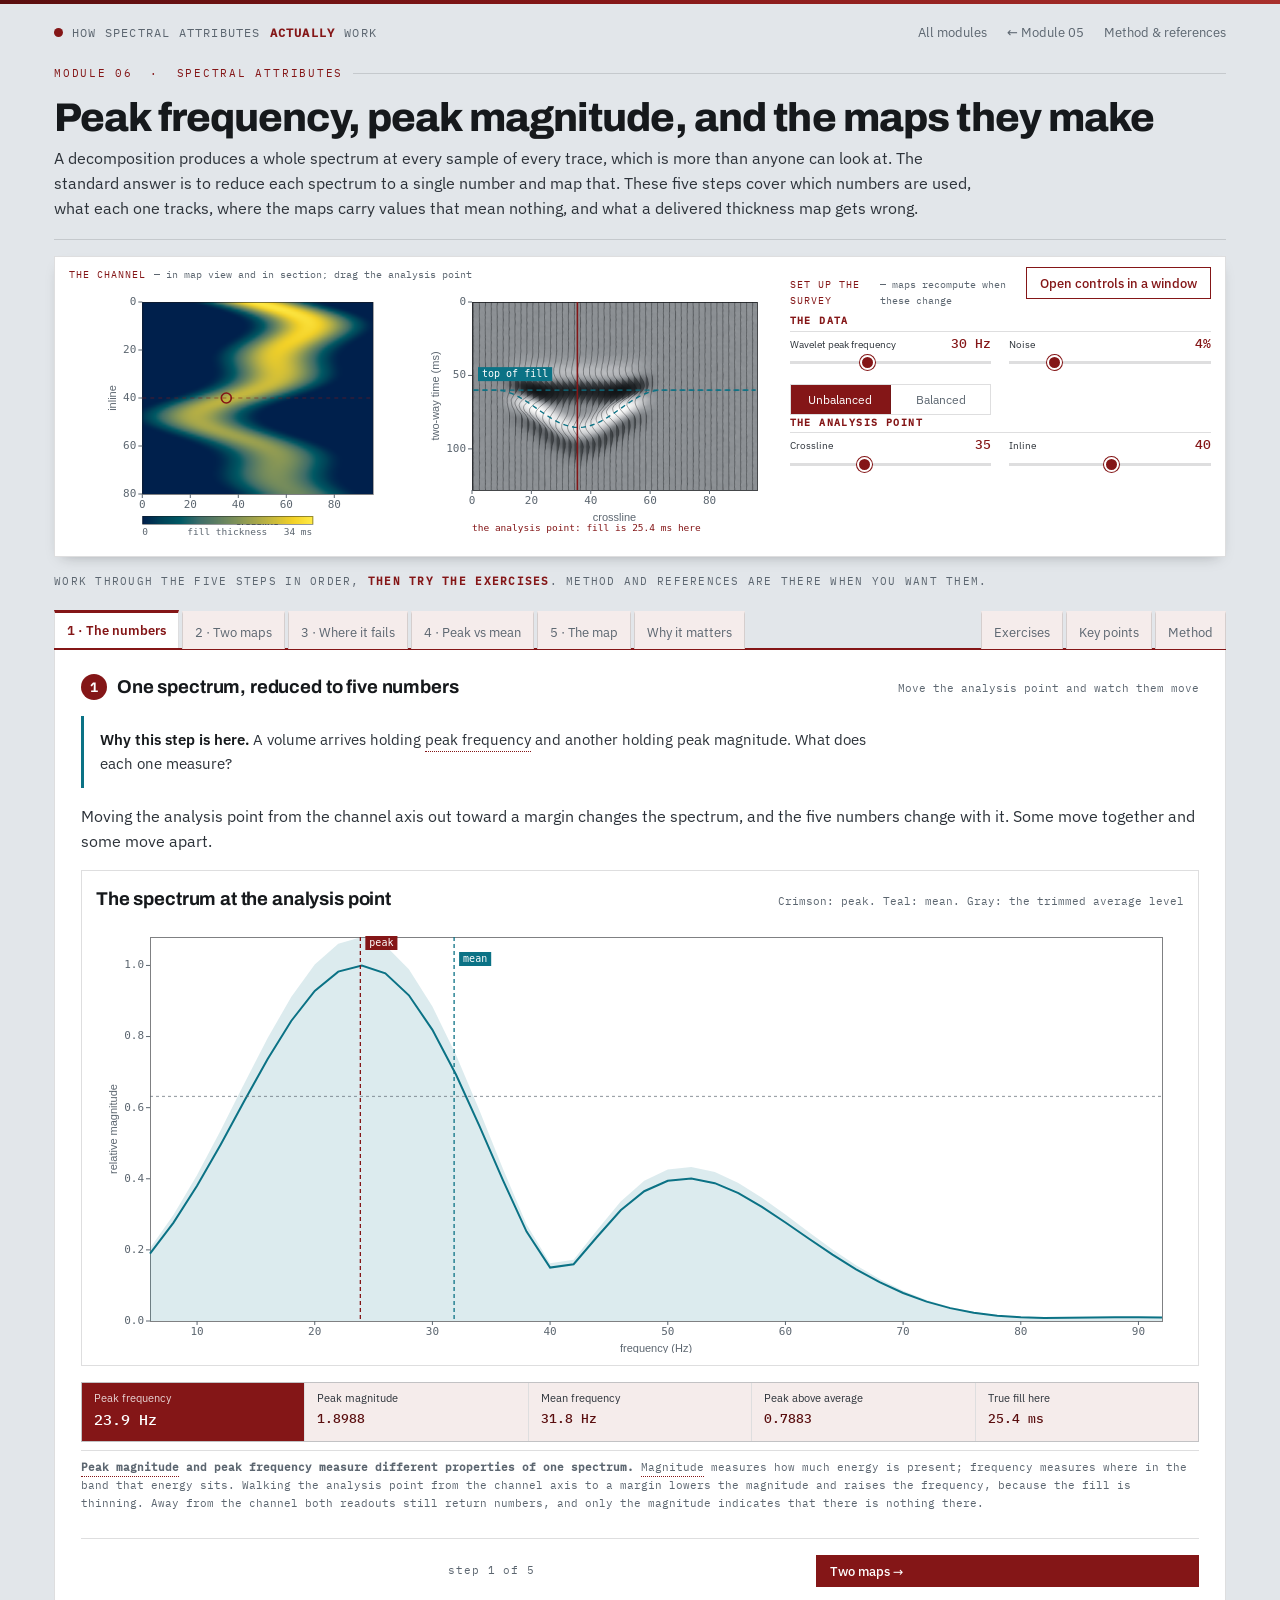
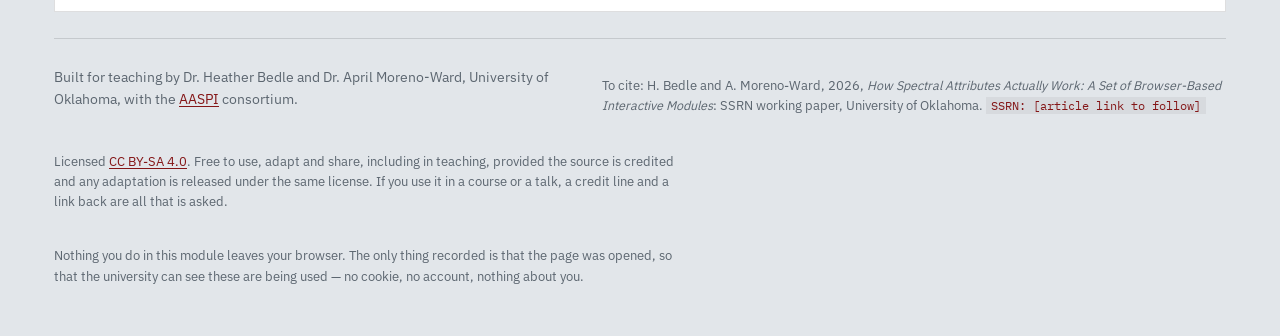
==== modules/attributes.html @ 70d7c5f8 "Add files via upload" ====
<!DOCTYPE html>
<html lang="en">
<head>
<meta charset="utf-8">
<meta name="viewport" content="width=device-width, initial-scale=1">
<title>Peak frequency, peak magnitude, and the maps they make | How Spectral Attributes Actually Work</title>
<meta name="description" content="Turning a spectrum at every sample into a map: peak frequency, peak magnitude, mean frequency and peak magnitude above average, what each one shows on a channel, and why a peak frequency map is meaningless where the magnitude is small.">
<link rel="stylesheet" href="../assets/fonts.css">
<link rel="stylesheet" href="../assets/style.css">
</head>
<body>

<div class="wrap">
  <header class="masthead">
    <a class="brand" href="../index.html"><span class="dot"></span>How spectral attributes <b>actually</b> work</a>
    <nav>
      <a href="../index.html">All modules</a>
      <a href="balancing.html">← Module 05</a>
      <a href="#notes">Method &amp; references</a>
    </nav>
  </header>

  <div class="mod-head">
    <p class="eyebrow">Module 06 &nbsp;·&nbsp; Spectral attributes</p>
    <h1>Peak frequency, peak magnitude, and the maps they make</h1>
    <p class="sub">A decomposition produces a whole spectrum at every sample of every trace, which is more than anyone can look at. The standard answer is to reduce each spectrum to a single number and map that. These five steps cover which numbers are used, what each one tracks, where the maps carry values that mean nothing, and what a delivered thickness map gets wrong.</p>
  </div>

  <div class="labhead">
    <div class="labgrid">
      <div>
        <p class="cap">The channel <span>&mdash; in map view and in section; drag the analysis point</span></p>
        <div class="headpair">
          <div><canvas id="cHead" aria-label="Thickness map of the channel model, with a draggable analysis point"></canvas></div>
          <div><canvas id="cHeadSec" aria-label="Seismic section along the inline through the analysis point"></canvas></div>
        </div>
      </div>
      <div>
        <p class="cap">Set up the survey <span>&mdash; maps recompute when these change</span></p>
        <div class="controls" id="winControls">
          <div class="ctl-col">
            <h2>The data</h2>
            <div class="ctl">
              <label for="fd">Wavelet peak frequency <span class="val" id="fdV">30 Hz</span></label>
              <input type="range" data-key="fd" id="fd" min="18" max="50" step="2" value="30">
            </div>
            <div class="ctl">
              <label for="noise">Noise <span class="val" id="noiseV">4%</span></label>
              <input type="range" data-key="noise" id="noise" min="0" max="20" step="1" value="4">
            </div>
            <div class="seg" id="segBal" role="group" aria-label="Balancing">
              <button type="button" data-b="raw">Unbalanced</button>
              <button type="button" data-b="bal">Balanced</button>
            </div>
          </div>
          <div class="ctl-col">
            <h2>The analysis point</h2>
            <div class="ctl">
              <label for="px">Crossline <span class="val" id="pxV">60</span></label>
              <input type="range" data-key="px" id="px" min="2" max="93" step="1" value="35">
            </div>
            <div class="ctl">
              <label for="py">Inline <span class="val" id="pyV">40</span></label>
              <input type="range" data-key="py" id="py" min="2" max="77" step="1" value="40">
            </div>
          </div>
        </div>
      </div>
    </div>
  </div>

  <p class="tabhint">Work through the five steps in order, <b>then try the exercises</b>.
    Method and references are there when you want them.</p>
  <nav class="tabs" id="tabs" role="tablist" aria-label="Module steps">
    <button role="tab" data-tab="p1" aria-selected="false">1 · The numbers</button>
    <button role="tab" data-tab="p2" aria-selected="false">2 · Two maps</button>
    <button role="tab" data-tab="p3" aria-selected="false">3 · Where it fails</button>
    <button role="tab" data-tab="p4" aria-selected="false">4 · Peak vs mean</button>
    <button role="tab" data-tab="p5" aria-selected="false">5 · The map</button>
    <button role="tab" data-tab="pw" aria-selected="false">Why it matters</button>
    <span class="gap"></span>
    <button role="tab" data-tab="pe" aria-selected="false">Exercises</button>
    <button role="tab" data-tab="pk" aria-selected="false">Key points</button>
    <button role="tab" data-tab="pm" aria-selected="false">Method</button>
  </nav>

  <!-- =============================== STEP 1 =============================== -->
  <section class="tabpane" id="p1" role="tabpanel" hidden>
    <div class="plot-head" style="margin-bottom:14px">
      <h3><span class="stepno">1</span>One spectrum, reduced to five numbers</h3>
      <span class="hint">Move the analysis point and watch them move</span>
    </div>
    <p class="qbox"><b>Why this step is here.</b> A volume arrives holding peak frequency and another holding peak magnitude. What does each one measure?</p>
    <p class="lede">Moving the analysis point from the channel axis out toward a margin changes the spectrum, and the five numbers change with it. Some move together and some move apart.</p>

    <div class="plot">
      <div class="plot-head">
        <h3>The spectrum at the analysis point</h3>
        <span class="hint">Crimson: peak. Teal: mean. Gray: the trimmed average level</span>
      </div>
      <canvas id="c1" aria-label="Spectrum at the analysis point with peak, mean and trimmed mean marked"></canvas>
    </div>
    <div class="stats">
      <div class="stat key"><span>Peak frequency</span><b id="s1pf">—</b></div>
      <div class="stat"><span>Peak magnitude</span><b id="s1pm">—</b></div>
      <div class="stat"><span>Mean frequency</span><b id="s1mf">—</b></div>
      <div class="stat"><span>Peak above average</span><b id="s1pa">—</b></div>
      <div class="stat"><span>True fill here</span><b id="s1true">—</b></div>
    </div>
    <div class="legend prose">
      <span><b>Peak magnitude and peak frequency measure different properties of one spectrum.</b> Magnitude measures how much energy is present; frequency measures where in the band that energy sits. Walking the analysis point from the channel axis to a margin lowers the magnitude and raises the frequency, because the fill is thinning. Away from the channel both readouts still return numbers, and only the magnitude indicates that there is nothing there.</span>
    </div>
  </section>

  <!-- =============================== STEP 2 =============================== -->
  <section class="tabpane" id="p2" role="tabpanel" hidden>
    <div class="plot-head" style="margin-bottom:14px">
      <h3><span class="stepno">2</span>The same reduction, everywhere</h3>
      <span class="hint">Two volumes out of one decomposition</span>
    </div>
    <p class="qbox"><b>Why this step is here.</b> A peak frequency map of a channel looks like a thickness map. Is it one?</p>
    <p class="lede">The section in the header is cut along the inline through the analysis point, and
      the point is the crimson line on it. Every number on this page was measured on a trace like the
      ones drawn there, in a window around the top of the fill. The maps are a reduction of those
      traces to one number each, and the section is what was reduced.</p>

    <p class="lede">The workflow that makes one of these a thickness map runs as follows. The channel fill has a top and a base, so it returns two reflections separated by the fill thickness. Those two interfere, putting a peak in the spectrum at 1/(2T). Measuring where that peak sits therefore measures T. Every step has to hold for the map to mean a thickness.</p>
    <p class="lede">Peak magnitude rests on no such sequence. It measures how much energy is present, which depends on the size of the impedance contrasts, on how close the fill is to tuning, and on the local noise. It is useful for locating a feature, and its value cannot be inverted for a thickness the way peak frequency can.</p>

    <p class="lede"><b>Where the workflow breaks in real rock.</b> Each step is an assumption about the
      geology, and each one fails in a recognizable setting. A single top and base require the fill to be
      one acoustic unit; an incised valley with three stacked fills separated by flooding surfaces
      returns six reflections rather than two, and the spectrum holds the spacing of all of them. The
      interference peak has to be the lowest strong maximum; where a thin bed sits directly above the
      target, its own peak can be the taller one. And the peak has to lie inside the recorded band,
      which fails once the fill is thick enough to put 1/(2<i>T</i>) below the low cut. A peak frequency
      map over an amalgamated valley fill 60 ms thick is measuring something, and it is not the
      thickness of the fill.</p>

    <div class="sec-row">
      <div class="panel-col">
        <p class="sublabel"><b>Peak frequency</b> <span class="note">high where the fill is thin</span></p>
        <canvas id="c2a" aria-label="Peak frequency map of the channel"></canvas>
      </div>
      <div class="panel-col">
        <p class="sublabel"><b>Peak magnitude</b> <span class="note">high where the reflection is strong</span></p>
        <canvas id="c2b" aria-label="Peak magnitude map of the channel"></canvas>
      </div>
    </div>
    <div class="stats">
      <div class="stat key"><span>Peak frequency, thalweg</span><b id="s2ft">—</b></div>
      <div class="stat"><span>Peak frequency, margin</span><b id="s2fm">—</b></div>
      <div class="stat"><span>Correlation with thickness</span><b id="s2cf">—</b></div>
      <div class="stat"><span>Magnitude correlation</span><b id="s2cm">—</b></div>
    </div>
    <div class="legend prose">
      <span><b>Peak frequency tracks thickness; peak magnitude does not.</b> Measured against the true fill over the whole channel, peak frequency correlates at &minus;0.99 and peak magnitude at 0.21. The sign on the first is negative because thicker fill tunes lower. The second is near zero because magnitude is brightest at the tuning thickness and falls away on both sides of it, so one magnitude value corresponds to two thicknesses.</span>
    </div>
  </section>

  <!-- =============================== STEP 3 =============================== -->
  <section class="tabpane" id="p3" role="tabpanel" hidden>
    <div class="plot-head" style="margin-bottom:14px">
      <h3><span class="stepno">3</span>Where a peak frequency map has no signal</h3>
      <span class="hint">Off the channel there is nothing to measure</span>
    </div>
    <p class="qbox"><b>Why this step is here.</b> A peak frequency map has a value at every point on the survey, including where there is no reflection. What are those values?</p>
    <p class="lede">The left map is peak frequency as computed. The right map is the same thing with every point below a magnitude threshold blanked. The difference between them is how much of the first map was describing nothing.</p>

    <p class="lede"><b>Both halves of this have a geological consequence.</b> Left ungated, the floodplain
      either side of the channel carries frequencies drawn from whatever noise is present, and those
      values contour smoothly and form patterns. Interpreters have mapped crevasse splays and levee
      wedges out of them. Gated hard, the parts of the body with the weakest reflection disappear, and
      those are the margins and the downstream thin reach: the very parts a stratigrapher wants in order
      to place the channel edge, judge connectivity to the next body, and decide whether a splay is
      attached. Raising the threshold from 10% to 40% here takes the on-channel share of the surviving
      map from 88% to 100% and removes a fifth of what was kept.</p>

    <p class="lede">The threshold is therefore a mapping decision rather than a display setting, and the
      map's outline moves with it. Two interpreters given the same volume and different thresholds will
      draw different channel margins. Module 07 shows the display that avoids choosing a threshold at
      all.</p>

    <div class="ctl" style="max-width:460px;margin:0 0 12px">
      <label for="gate">Magnitude threshold <span class="val" id="gateV">20%</span></label>
      <input type="range" id="gate" min="0" max="60" step="2" value="20">
    </div>
    <div class="sec-row">
      <div class="panel-col">
        <p class="sublabel"><b>Peak frequency, as computed</b> <span class="note">every point has a value</span></p>
        <canvas id="c3a" aria-label="Raw peak frequency map"></canvas>
      </div>
      <div class="panel-col">
        <p class="sublabel"><b>Blanked below the threshold</b> <span class="note">what is left</span></p>
        <canvas id="c3b" aria-label="Peak frequency map with low magnitude blanked"></canvas>
      </div>
    </div>
    <div class="stats">
      <div class="stat key"><span>Map area kept</span><b id="s3keep">—</b></div>
      <div class="stat"><span>Of the kept area, on channel</span><b id="s3on">—</b></div>
      <div class="stat"><span>Off-channel error, raw</span><b id="s3raw">—</b></div>
      <div class="stat"><span>Off-channel error, gated</span><b id="s3gate">—</b></div>
    </div>
    <div class="legend prose">
      <span><b>Most of an ungated peak frequency map describes noise.</b> With no threshold the map covers 100% of its area and only 45% of that area has any channel under it. The remaining 55% carries frequency values computed from whatever was in the window, and they are as colorful and as smooth as the real ones. Modulating frequency by magnitude, which is the standard display, is how that area is made visibly absent rather than invisibly wrong.</span>
    </div>
  </section>

  <!-- =============================== STEP 4 =============================== -->
  <section class="tabpane" id="p4" role="tabpanel" hidden>
    <div class="plot-head" style="margin-bottom:14px">
      <h3><span class="stepno">4</span>Peak, mean, and peak above average</h3>
      <span class="hint">Three statistics, three maps, one dataset</span>
    </div>
    <p class="qbox"><b>Why this step is here.</b> Three volumes of the same data report different frequencies at the same point. Which is correct?</p>
    <p class="lede">The three maps below are one dataset reduced three ways. They disagree, and none of them is wrong.</p>

    <p class="lede">The crimson circle on each map is the analysis point, which can be dragged on the
      header map or set with the sliders. It marks the same place on all three panels, and the spectrum
      that place produced is the curve drawn in step 1 with these same statistics marked on it. Moving
      the point along the channel axis and then out onto the floodplain shows where the three agree and
      where they part company.</p>

    <div class="plot">
      <div class="plot-head">
        <h3>Peak frequency, mean frequency, and peak above average</h3>
        <span class="hint">Same decomposition, three reductions</span>
      </div>
      <canvas id="c4" aria-label="Peak frequency, mean frequency and peak-above-average maps side by side"></canvas>
    </div>
    <div class="stats">
      <div class="stat key"><span>Peak / mean at the analysis point</span><b id="s4pt">—</b></div>
      <div class="stat"><span>Peak vs mean, mean difference</span><b id="s4diff">—</b></div>
      <div class="stat"><span>Peak, correlation with thickness</span><b id="s4cp">—</b></div>
      <div class="stat"><span>Mean, correlation with thickness</span><b id="s4cm">—</b></div>
      <div class="stat"><span>Peak above average, correlation</span><b id="s4ca">—</b></div>
    </div>
    <div class="legend prose">
      <span><b>Mean frequency reads above peak frequency almost everywhere, by 4.2 Hz on average here.</b> A seismic spectrum has a longer tail on the high side than on the low, so the amplitude-weighted average is pulled above the mode. That is the same 1.128 ratio module 01 measured on a Ricker, appearing on real spectra. Mean frequency is steadier under noise because it uses the whole spectrum; peak frequency is sharper on a clean tuned bed because it uses only the mode.</span>
    </div>
  </section>

  <!-- =============================== STEP 5 =============================== -->
  <section class="tabpane" id="p5" role="tabpanel" hidden>
    <div class="plot-head" style="margin-bottom:14px">
      <h3><span class="stepno">5</span>The delivered thickness map, and its error</h3>
      <span class="hint">Peak frequency, inverted, gated, compared with the truth</span>
    </div>
    <p class="qbox"><b>Why this step is here.</b> A thickness map is delivered from peak frequency. How wrong is it, and is it wrong in a pattern?</p>
    <p class="lede">The left panel is that map. The right panel is its error against the truth, which would not be available on real data and which is the reason for testing on a model where it is.</p>

    <p class="lede"><b>The error has a shape, and the shape follows the body.</b> It is not scattered.
      With a 30 Hz wavelet the map is 4.2 ms out on average and is at its best around 16 ms of fill,
      within 0.6 ms of the truth. It is at its worst on the thinnest fill, 9.3 ms out at 4 ms, where the
      interference peak has moved above the recorded band. Changing the wavelet moves the good part of
      the map rather than improving it: at 40 Hz the best thickness becomes 12 ms and the worst becomes
      the thick fill, 20.8 ms out at 32 ms of fill.</p>

    <p class="lede">For an interpretation this matters more than the average error does. A thickness map
      whose error is organized like the channel will place its own thickest values slightly off the
      thalweg, and will taper differently from the way the body tapers. Contoured and handed on, it
      produces a geologically plausible picture whose relief is partly the wavelet. The one check that
      is always available is to remake the map from a different wavelet or a different frequency and see
      which parts of it move.</p>

    <div class="sec-row">
      <div class="panel-col">
        <p class="sublabel"><b>Thickness from peak frequency</b> <span class="note">gated, in ms</span></p>
        <canvas id="c5a" aria-label="Thickness map derived from peak frequency"></canvas>
      </div>
      <div class="panel-col">
        <p class="sublabel"><b>Error against the truth</b> <span class="note">estimated minus true</span></p>
        <canvas id="c5b" aria-label="Error of the derived thickness map"></canvas>
      </div>
    </div>
    <div class="stats">
      <div class="stat key"><span>Mean absolute error</span><b id="s5err">—</b></div>
      <div class="stat"><span>Bias</span><b id="s5bias">—</b></div>
      <div class="stat"><span>Best where fill is</span><b id="s5best">—</b></div>
      <div class="stat"><span>Worst where fill is</span><b id="s5worst">—</b></div>
    </div>
    <div class="legend prose">
      <span><b>The error is a bias with a pattern rather than scatter.</b> With a 30 Hz wavelet the map is 4.2 ms out on average, and that average conceals the structure: thick fill reads too thin and thin fill reads too thick, because both ends fall outside the working range module 04 measured. A map of the error would show the channel axis and the margins in opposite senses, which is a pattern an interpreter could easily read as geology.</span>
    </div>
  </section>

  <!-- ============================ WHY IT MATTERS =========================== -->
  <section class="tabpane" id="pw" role="tabpanel" hidden>
    <div class="plot-head" style="margin-bottom:14px">
      <h3>Why it matters</h3>
      <span class="hint">What these maps are used for</span>
    </div>
    <p class="lede">Peak frequency and peak magnitude are the two most commonly delivered spectral attributes. Most of the errors made with them come from treating one as though it answered the other's question.</p>
    <ul class="lede" style="padding-left:20px">
      <li><b>Reservoir thickness mapping.</b> Peak frequency inverted through 1/(2<i>f</i>), tied to a
        well, is the standard route to a thickness map for a bed too thin to pick.</li>
      <li><b>Finding a feature versus measuring it.</b> Magnitude finds the channel because it responds to
        reflection strength; frequency measures the fill because it responds to thickness. Using
        magnitude as a thickness proxy is a common error, and it carries into any volume estimate built on the map.</li>
      <li><b>Deciding where a map can be interpreted.</b> Step 3 is the whole argument for displaying
        frequency modulated by magnitude rather than on its own.</li>
      <li><b>Reading someone else's volume.</b> Peak and mean frequency maps look alike and read
        differently by several hertz, which is several milliseconds of inferred thickness.</li>
      <li><b>Quality control on a decomposition.</b> A peak frequency map that is flat at the wavelet's
        own peak over most of the survey means the balancing in module 05 was not done, or not done well.
        Balancing is not automatically an improvement either — on data with one stationary wavelet it
        reduces accuracy rather than adding it, as the toggle in step 2 shows.</li>
    </ul>
    <p class="lede"><b>How a peak frequency map gets over-read.</b> The commonest error is interpreting it where the peak magnitude is near zero, which produces a confident-looking value computed from noise. The second is inverting it to a thickness outside the working range, where the answer is biased rather than absent. Both produce maps that look like geology.</p>
    <div class="legend prose">
      <span>The first question to ask of a spectral attribute map is what was done about the low-magnitude areas. If nothing was, most of the map's area is describing whatever was in the window.</span>
    </div>
  </section>

  <!-- ============================== EXERCISES ============================= -->
  <section class="tabpane" id="pe" role="tabpanel" hidden>
    <div class="tryit" style="max-width:none">
      <h3>Exercises</h3>
      <ol>
        <li><b>Walk the analysis point off the channel.</b>
          <em class="point">Why: both readouts return a number off the channel, and only one of them shows that nothing is there.</em>
           In step 1, move the crossline slider from the
          channel axis out past the margin, watching peak magnitude and peak frequency.
          <em class="predict">Before moving it: off the channel entirely there is no reflection to measure. What should the peak frequency readout do?</em>
          <details class="reveal"><summary>Hint</summary><span class="ans">Magnitude falls steadily as the
            fill thins and the top and base reflections start cancelling each other. Peak frequency climbs
            as it should, tracking the thinning, and then off the channel it does not stop having a value
            — it jumps around, because there is no reflection left and the highest point of a noise
            spectrum is wherever the noise happens to be highest. That behavior is the whole of step 3.
            Notice how little warning there is on the readout itself: the frequency is reported to a tenth
            of a hertz whether or not there is anything to measure.</span></details></li>
        <li><b>Check which map tracks the geology.</b>
          <em class="point">Why: the two attributes are routinely delivered together, and only one of them measures thickness.</em>
           In step 2, read the two correlation numbers, then
          change the wavelet frequency and read them again.
          <details class="reveal"><summary>Hint</summary><span class="ans">Peak frequency correlates
            &minus;0.99 with fill thickness — thin fill, high frequency — and holds at &minus;0.98 with a
            22 Hz wavelet. Peak magnitude runs +0.73, +0.21 and &minus;0.17 at 22, 30 and 40 Hz: weak, and
            not even stable in sign. With a low-frequency wavelet the thick axis is bright and the
            correlation is positive; with a high-frequency wavelet the margins are bright and it
            flips. A magnitude map is a picture of tuning, not of
            thickness, and its relationship to the geology is not even consistent in
            sign.</span></details></li>
        <li><b>Find how much of the map is noise.</b>
          <em class="point">Why: this is the fraction of a delivered map that should not be interpreted at all.</em>
           In step 3, take the magnitude threshold from zero
          upward and watch the two area readouts.
          <details class="reveal"><summary>Hint</summary><span class="ans">At a threshold of zero the map
            keeps 100% of its area and 45% of that is channel. At 10% it keeps 51% of the area and 88% is
            channel; at 20%, 48% and 94%; at 40%, 43% and 100%. Almost all of the area thrown away in the
            first step was noise, which is why the on-channel share jumps so far for so little lost. The
            spread readouts make the same point: 10.3 ms of scatter off the channel ungated, 3.1 ms among
            the points that survive. Gating removes bad values rather than improving them. There is no
            correct threshold — too high removes the thin margins, which are usually the part of
            most interest — but there is no case for zero.</span></details></li>
        <li><b>Compare the three reductions under noise.</b>
          <em class="point">Why: the choice between peak and mean frequency is a choice about noise, not about correctness.</em>
           In step 4, read the three correlations with
          no noise, then at the maximum noise setting.
          <details class="reveal"><summary>Hint</summary><span class="ans">Peak frequency correlates
            &minus;0.99 with clean data and &minus;0.98 at 20% noise. Mean frequency manages &minus;0.81
            and &minus;0.77 over the same range. The usual argument for mean frequency is that it averages
            over the band and should therefore be steadier in noise, and on this model that advantage
            does not appear: peak frequency stays ahead throughout, and both degrade by about the same
            small amount. The reason is that mean frequency's averaging includes the parts of the band
            that carry no thickness information at all, and that degrades the estimate more than the noise does. The gap
            between mean and peak also widens slightly with noise, from 4.1 to 4.9 Hz, so a mean frequency
            map read as a peak frequency map gets worse on worse data.</span></details></li>
        <li><b>Give one dark patch three explanations.</b>
          <em class="point">Why: a dark patch on a magnitude map has several causes, and naming one without testing the others is the error this module exists to prevent.</em>
           In step 2, find a place where the peak
          magnitude map is dark, then work out what could put it there.
          <details class="reveal"><summary>Hint</summary><span class="ans">Dark on a magnitude map means
            little energy at the frequency that was strongest, and several things produce that. Off the
            channel there is no reflection at all. Over the thalweg the fill is too thick to tune with the
            wavelet, so the two reflections are separating and neither is reinforced. At the very margins
            the fill is so thin that the top and base reflections nearly cancel. On real data add two
            more: a sand whose impedance happens to match the shale gives a small reflection coefficient
            whatever its thickness, and an absorbing body above the target removes the high frequencies
            before they arrive. Five causes, one appearance. The peak frequency map distinguishes some of
            them — thick fill reads low, thin fill reads high, and no reflection reads noise — which is
            the practical reason the two maps are interpreted together rather than separately.</span></details></li>
        <li><b>See the working range in map form.</b>
          <em class="point">Why: module 04's working range appears here as a spatial pattern in the error, which reads as geology.</em>
           In step 5, look at where the error map is worst and
          compare with the best and worst fill readouts.
          <details class="reveal"><summary>Hint</summary><span class="ans">With a 30 Hz wavelet the best
            fill thickness is 16 ms, where the map is 0.6 ms out, and the worst is 4 ms, where it is 9.3
            ms out. At 40 Hz the sweet spot moves to 12 ms and the worst case becomes 32 ms fill at 20.8
            ms out. The error is small over a band of fill thicknesses and grows at both ends — thick fill
            where 1/(2f) has dropped below the recorded band, and thin fill where it has climbed out of
            the top. That is module 04's working
            range, seen from above instead of in profile. Two consequences for a real deliverable. The
            error is a bias rather than scatter, so it does not average away with more traces. And a
            single-point well tie corrects it only near the thickness of that well, which is why thickness
            maps calibrated at a thick well tend to be wrong at the thin edge of the same
            body.</span></details></li>
      </ol>
    </div>
  </section>

  <!-- ============================= KEY POINTS ============================= -->
  <section class="tabpane" id="pk" role="tabpanel" hidden>
    <div class="takeaway">
      <h3>Key points</h3>
      <ul>
        <li><b>Each attribute reduces a whole spectrum to one number,</b> and which number decides what
          the map can show. Peak frequency, peak magnitude, mean frequency and peak-above-average are
          four different questions asked of the same data.</li>
        <li><b>Peak frequency tracks thickness; peak magnitude tracks tuning.</b> Magnitude finds the
          feature, frequency measures it, and using magnitude as a thickness proxy fails in a way that is
          not even consistent in sign.</li>
        <li><b>A peak frequency map has a value everywhere, including where there is no signal.</b> Off
          the feature it reports the highest point of a noise spectrum, to a tenth of a hertz, with no
          indication that anything is wrong.</li>
        <li><b>Frequency should be displayed modulated by magnitude,</b> or at least gated by it. There is
          no correct threshold, and there is no case for none at all.</li>
        <li><b>Mean frequency reads about 4 Hz higher than peak frequency</b> here, because seismic
          spectra have a longer tail on the high side. The two maps look alike and imply thicknesses
          around 2 ms apart, everywhere and in the same direction.</li>
        <li><b>Thickness error from a peak frequency map is a bias, not scatter.</b> It grows at both ends
          of the working range, does not average away, and is only partly fixed by a single-well
          calibration.</li>
      </ul>
    </div>
    <div class="takeaway" style="margin-top:18px">
      <h3>Words introduced here</h3>
      <dl class="terms">
        <dt>peak frequency</dt>
        <dd>The frequency at which the spectrum is highest, computed at every sample. Tracks bed
          thickness through 1/(2T), within the working range of module 04.</dd>
        <dt>peak magnitude</dt>
        <dd>The height of that peak. Measures how much energy is present, and is brightest at the tuning
          thickness rather than at the greatest thickness.</dd>
        <dt>mean frequency</dt>
        <dd>The amplitude-weighted average across the spectrum. Reads about 4 Hz above peak frequency on
          these data, and is steadier under noise.</dd>
        <dt>peak above average</dt>
        <dd>How far the peak stands above the mean level of its own spectrum. A measure of how sharply
          tuned a spectrum is rather than of where it is tuned.</dd>
        <dt>magnitude gating, or blanking</dt>
        <dd>Removing points where the magnitude is too low for the frequency to mean anything. Without
          it, most of a map's area is computed from noise.</dd>
        <dt>modulated display</dt>
        <dd>Showing frequency as color and magnitude as brightness in one image, so low-magnitude areas
          go dark instead of showing a confident color.</dd>
        <dt>bias</dt>
        <dd>An error with a pattern rather than scatter. The thickness error here is a bias, and it has
          the shape of the channel.</dd>
      </dl>
    </div>

  </section>

  <!-- =============================== METHOD =============================== -->
  <section class="tabpane" id="pm" role="tabpanel" hidden>
    <div class="plot-head" style="margin-bottom:14px">
      <h3 id="notes">Method</h3>
      <span class="hint">What is computed, and what is left out</span>
    </div>
    <p class="lede"><b>The model</b> is the channel from module 00 on a 96 by 80 grid: a sinuous axis, a
      cosine cross section thinning to zero at the margins, and a downstream taper. At each grid point the
      fill is a pair of reflection coefficients convolved with a zero-phase Ricker, plus band-limited
      noise scaled to the local reflection strength.</p>
    <p class="lede"><b>The spectra</b> are direct discrete Fourier transforms of a Hann-tapered window
      around the channel interval, computed at every grid point. The cosine and sine tables are built once
      per frequency and reused across all points, which is what makes seven thousand spectra per redraw
      practical in a browser.</p>
        <p class="lede"><b>A convention used throughout this set.</b> A tuned bed produces maxima in its
      spectrum at 1/(2<i>T</i>), 3/(2<i>T</i>), 5/(2<i>T</i>) and so on, all of similar height once the
      wavelet has been divided out. Taking the tallest of them makes a thickness estimate jump between
      lobes as the bed changes. Every module here that picks a peak frequency therefore takes the
      lowest-frequency maximum that reaches 70% of the tallest, which is the one that inverts to the
      correct thickness. Production software achieves the same thing by asking for a frequency search
      range.</p>
    <p class="lede"><b>The statistics</b> follow the definitions in the AASPI documentation. Peak
      frequency is the mode, refined by fitting a parabola through the three samples around it. Mean
      frequency is the magnitude-weighted average over the band. The range-trimmed mean is the average
      magnitude between the 15th and 85th percentiles of the cumulative spectrum, and peak magnitude above
      average is the peak minus that. Correlations are ordinary Pearson coefficients between an attribute
      and the true fill thickness, computed over points where fill exists.</p>
    <p class="lede"><b>Balancing</b>, when switched on, averages the power spectrum over all grid points
      and applies the same operator everywhere, with the prewhitening and band taper from module 05. It is
      stationary — one operator for the whole map — where production balancing is time-variant.</p>
    <p class="lede"><b>Simplifications, stated plainly.</b> The channel is flat, so the extraction window
      is the same everywhere and the interval is known exactly; in real work the extraction geometry is
      usually the largest source of error and it is absent here entirely. The fill has one uniform
      impedance, which makes every point a clean two-reflector bed. There is no dip, no compaction and no
      lateral velocity change. The error map in step 5 uses a truth that no real survey has.</p>
    <p class="lede"><b>Where this departs from production software.</b> AASPI computes these attributes
      from a wavelet transform or matching pursuit at every sample of a 3D volume, then extracts along an
      interpreted horizon or within a stratal slab; here the analysis window is fixed by the model. AASPI
      also computes peak phase, spectral bandwidth, slope, roughness, skewness and kurtosis from the same
      spectra, none of which are shown here — the landing page lists them.</p>
    <details class="reveal">
      <summary>References</summary>
      <ul class="lede" style="padding-left:20px">
        <li>Partyka, G., J. Gridley, and J. Lopez, 1999, Interpretational applications of spectral
          decomposition in reservoir characterization: <em>The Leading Edge</em>, <b>18</b>,
          353&ndash;360.</li>
        <li>Marfurt, K. J., and R. L. Kirlin, 2001, Narrow-band spectral analysis and thin-bed tuning:
          <em>Geophysics</em>, <b>66</b>, 1274&ndash;1283.</li>
        <li>Chopra, S., and K. J. Marfurt, 2007, <em>Seismic Attributes for Prospect Identification and
          Reservoir Characterization</em>: SEG Geophysical Development Series, 11.</li>
        <li>AASPI, <em>Spectral Attributes: Programs spec_cwt and spec_cmp</em>, University of Oklahoma —
          for the peak, mean, trimmed-mean and peak-above-average definitions.</li>
      </ul>
    </details>
  </section>

  <section class="nextup" id="nextup" hidden>
    <p class="eyebrow">Next up</p>
    <h3>07 · The colored channel image, taken apart</h3>
    <p>Three of these maps at once, in color — including the display that modulates peak frequency by
      peak magnitude, which is step 3's problem solved properly.</p>
    <a class="btn ghost" href="blending.html">Module 07 →</a>
  </section>

  <div class="pager" id="pager" hidden>
    <a class="btn ghost" href="balancing.html">← Module 05: spectral balancing</a>
    <a class="btn ghost" href="../index.html">All modules</a>
    <a class="btn ghost" href="blending.html">Module 07: blending, and its traps →</a>
  </div>

  <footer>
    <div class="foot-grid">
      <p>Built for teaching by Dr. Heather Bedle and Dr. April Moreno-Ward, University of Oklahoma, with
        the <a href="https://www.ou.edu/mcee/labs/aaspi">AASPI</a> consortium.</p>
      <p class="lic">To cite: H. Bedle and A. Moreno-Ward, 2026, <i>How Spectral Attributes Actually
        Work: A Set of Browser-Based Interactive Modules</i>: SSRN working paper, University of Oklahoma.
        <span class="k">SSRN: [article link to follow]</span></p>
      <p class="lic">Licensed <a href="https://creativecommons.org/licenses/by-sa/4.0/">CC BY-SA 4.0</a>.
        Free to use, adapt and share, including in teaching, provided the source is credited and any
        adaptation is released under the same license. If you use it in a course or a talk, a credit line
        and a link back are all that is asked.</p>
      <p class="lic">Nothing you do in this module leaves your browser. The only thing recorded is that
        the page was opened, so that the university can see these are being used &mdash; no cookie, no
        account, nothing about you.</p>
    </div>
  </footer>
</div>

<script src="../assets/count.js"></script>
<script src="../assets/popout.js"></script>
<script src="../assets/panelout.js"></script>
<script src="../assets/glossary.js"></script>
<script src="../assets/seismic.js"></script>
<script src="../assets/spectral.js"></script>
<script>
(function () {
  'use strict';

  if (typeof SEIS === 'undefined' || typeof SPEC === 'undefined') {
    const missing = [];
    if (typeof SEIS === 'undefined') missing.push('assets/seismic.js');
    if (typeof SPEC === 'undefined') missing.push('assets/spectral.js');
    const el = document.createElement('div');
    el.setAttribute('style', 'background:#841617;color:#fff;padding:14px 18px;margin:16px 0;' +
      'font:13px/1.6 ui-monospace,Menlo,monospace');
    el.textContent = 'This page could not load ' + missing.join(' and ') +
      '. It expects them one directory up, at ../assets/, and file names are ' +
      'case-sensitive on GitHub Pages.';
    const w = document.querySelector('.wrap');
    (w || document.body).insertBefore(el, w ? w.firstChild : null);
    return;
  }

  const $ = (id) => document.getElementById(id);
  const clamp = (v, a, b) => Math.max(a, Math.min(b, v));
  const visible = (id) => { const el = $(id); return el && !el.hidden; };
  const CRIM = '#841617', TEAL = '#0B7285', SLATE = '#5C6670';

  const NXG = 96, NYG = 80;
  const DT = 0.001;
  const T0 = 0.060;
  const RTOP = 0.1, RBOT = -0.1;
  const THALWEG = 34, WIDE = 56, TAPER = 50;     // the channel, fixed here
  const NW = 128;                                // analysis window, samples
  const FREQS = [];
  for (let f = 6; f <= 92; f += 2) FREQS.push(f);
  const NF = FREQS.length;

  /* The analysis point starts on the channel axis. It used to start at
     (60, 40), which is off the channel at that inline: the fill there is 0.9 ms,
     the spectrum is noise, and the first panel a reader saw was a measurement
     of nothing. */
  const DEF = { fd: 30, noise: 4, px: 35, py: 40, gate: 20, bal: 'raw', tab: 'p1' };
  let S = SEIS.readState(DEF);
  if (S.bal !== 'raw' && S.bal !== 'bal') S.bal = 'raw';

  const CAN_LINK = location.protocol !== 'file:';
  const saveState = () => {
    if (!CAN_LINK) return;
    try { SEIS.writeState(S, DEF); } catch (e) { /* nothing shareable */ }
  };

  /* The Hann window and the transform tables, built once. Rebuilding the trig
     inside the point loop turns seven thousand spectra from a fifth of a second
     into something visible on screen. */
  const HANN = new Float64Array(NW);
  const COS = [], SIN = [];
  (function () {
    for (let k = 0; k < NW; k++) HANN[k] = 0.5 * (1 - Math.cos(2 * Math.PI * k / (NW - 1)));
    for (let j = 0; j < NF; j++) {
      const c = new Float64Array(NW), s = new Float64Array(NW);
      for (let k = 0; k < NW; k++) {
        const a = 2 * Math.PI * FREQS[j] * k * DT;
        c[k] = Math.cos(a); s[k] = Math.sin(a);
      }
      COS.push(c); SIN.push(s);
    }
  })();

  /* ------------------------------------------------------------ the model */
  let THICK = null;
  function thickness() {
    if (THICK) return THICK;
    const g = new Float64Array(NXG * NYG);
    const halfW = WIDE / 2;
    for (let iy = 0; iy < NYG; iy++) {
      const axis = NXG / 2 + 18 * Math.sin(2 * Math.PI * iy / 63) + 8 * Math.sin(2 * Math.PI * iy / 27);
      const down = 1 - (TAPER / 100) * (iy / (NYG - 1));
      for (let ix = 0; ix < NXG; ix++) {
        const d = Math.abs(ix - axis) / halfW;
        g[iy * NXG + ix] = d >= 1 ? 0 : (THALWEG / 1000) * down * 0.5 * (1 + Math.cos(Math.PI * d));
      }
    }
    THICK = g;
    return THICK;
  }

  /* The trace at one point of the grid. The noise generator is seeded from the
     point rather than run once across the whole survey, so the trace drawn in a
     section is the same trace the map's spectrum was measured on. Run as one
     sequence, the noise at a point depended on the order the grid happened to
     be visited in, and a section could not be reproduced from it. */
  function traceAt(i, out) {
    const g = thickness();
    const wav = SEIS.makeWavelet({ type: 'ricker', f: S.fd });
    const T = g[i];
    const tr = out || new Float64Array(NW);
    for (let k = 0; k < NW; k++) {
      const t = k * DT;
      tr[k] = RTOP * wav.fn(t - T0) +
        (T > 0 ? RBOT * wav.fn(t - (T0 + T)) : -RTOP * wav.fn(t - T0));
    }
    if (S.noise > 0) {
      const rnd = SEIS.mulberry32(4242 + i * 7919);
      const amp = (S.noise / 100) * Math.abs(RTOP);
      let prev = 0;
      for (let k = 0; k < NW; k++) {
        const r = rnd() * 2 - 1;
        const v = 0.5 * (r + prev); prev = r;
        tr[k] += amp * v;
      }
    }
    return tr;
  }

  /* ------------------------------------------- spectra and the attributes */
  let ATTR = null, AKEY = '';
  function attributes() {
    const key = [S.fd, S.noise, S.bal].join('|');
    if (ATTR && AKEY === key) return ATTR;
    const g = thickness();
    const n = NXG * NYG;
    const spec = new Float64Array(n * NF);
    const tr = new Float64Array(NW);
    const win = new Float64Array(NW);

    for (let i = 0; i < n; i++) {
      traceAt(i, tr);
      for (let k = 0; k < NW; k++) win[k] = tr[k] * HANN[k];
      for (let j = 0; j < NF; j++) {
        const c = COS[j], s = SIN[j];
        let re = 0, im = 0;
        for (let k = 0; k < NW; k++) { re += win[k] * c[k]; im -= win[k] * s[k]; }
        spec[i * NF + j] = Math.hypot(re, im);
      }
    }

    /* Balancing, when asked for: one operator from the average of every
       spectrum on the map, exactly as module 05 builds it. */
    if (S.bal === 'bal') {
      const avg = new Float64Array(NF);
      for (let i = 0; i < n; i++) for (let j = 0; j < NF; j++) avg[j] += spec[i * NF + j] / n;
      const op = SPEC.balanceOperator(avg, FREQS, { alpha: 0.01, beta: 0 });
      let pk = 0;
      for (const v of avg) pk = Math.max(pk, v);
      for (let j = 0; j < NF; j++) if (avg[j] < 0.03 * pk) op[j] = 0;
      for (let i = 0; i < n; i++) for (let j = 0; j < NF; j++) spec[i * NF + j] *= op[j];
    }

    const pf = new Float64Array(n), pm = new Float64Array(n);
    const mf = new Float64Array(n), pa = new Float64Array(n);
    const buf = new Float64Array(NF);
    for (let i = 0; i < n; i++) {
      for (let j = 0; j < NF; j++) buf[j] = spec[i * NF + j];
      // peak, taking the lowest strong lobe as module 05 does
      let gmx = 0;
      for (const v of buf) gmx = Math.max(gmx, v);
      let jp = 0;
      for (let j = 1; j < NF - 1; j++) {
        if (buf[j] >= buf[j - 1] && buf[j] > buf[j + 1] && buf[j] > 0.7 * gmx) { jp = j; break; }
      }
      if (!jp) { for (let j = 1; j < NF; j++) if (buf[j] > buf[jp]) jp = j; }
      let f = FREQS[jp];
      if (jp > 0 && jp < NF - 1) {
        const y0 = buf[jp - 1], y1 = buf[jp], y2 = buf[jp + 1];
        const den = y0 - 2 * y1 + y2;
        if (Math.abs(den) > 1e-18) f += 0.5 * ((y0 - y2) / den) * 2;
      }
      pf[i] = f; pm[i] = buf[jp];
      let sum = 0, fs = 0;
      for (let j = 0; j < NF; j++) { sum += buf[j]; fs += buf[j] * FREQS[j]; }
      mf[i] = sum > 0 ? fs / sum : 0;
      // range-trimmed mean between the 15th and 85th percentiles
      let run = 0, jlo = 0, jhi = NF - 1;
      const tot = sum || 1;
      for (let j = 0; j < NF; j++) { run += buf[j]; if (run / tot >= 0.15) { jlo = j; break; } }
      run = 0;
      for (let j = 0; j < NF; j++) { run += buf[j]; if (run / tot > 0.85) { jhi = j; break; } }
      let rs = 0, rn = 0;
      for (let j = jlo; j <= jhi; j++) { rs += buf[j]; rn++; }
      pa[i] = pm[i] - (rn ? rs / rn : 0);
    }
    ATTR = { pf, pm, mf, pa, spec };
    AKEY = key;
    return ATTR;
  }

  function specAt(i) {
    const a = attributes();
    const out = new Float64Array(NF);
    for (let j = 0; j < NF; j++) out[j] = a.spec[i * NF + j];
    return out;
  }
  const idx = () => clamp(Math.round(S.py), 0, NYG - 1) * NXG + clamp(Math.round(S.px), 0, NXG - 1);
  const maxOf = (a) => { let m = 0; for (const v of a) m = Math.max(m, v); return m; };

  function pearson(a, b, mask) {
    let n = 0, sa = 0, sb = 0;
    for (let i = 0; i < a.length; i++) { if (!mask(i)) continue; sa += a[i]; sb += b[i]; n++; }
    if (n < 3) return NaN;
    const ma = sa / n, mb = sb / n;
    let num = 0, da = 0, db = 0;
    for (let i = 0; i < a.length; i++) {
      if (!mask(i)) continue;
      const x = a[i] - ma, y = b[i] - mb;
      num += x * y; da += x * x; db += y * y;
    }
    return (da > 0 && db > 0) ? num / Math.sqrt(da * db) : NaN;
  }
  const onChannel = (i) => thickness()[i] > 0.003;

  /* =====================================================================
     DRAWING
     ===================================================================== */
  const M = { l: 46, r: 14, t: 14, b: 32 };
  function contentWidth(el) {
    const p = el.parentElement || el;
    const cs = getComputedStyle(p);
    return Math.max(240, p.clientWidth - parseFloat(cs.paddingLeft) - parseFloat(cs.paddingRight));
  }
  /* Canvas height that lets a map fill the width it has been given. The maps are
     aspect-locked to the grid, so passing a fixed canvas height left them
     floating in the middle of a much wider panel with empty space either side —
     278 px of map in a 560 px panel. maxH caps the result so a very wide panel
     does not produce an absurdly tall canvas. */
  function mapHeight(w, maxH) {
    const availW = w - M.l - M.r;
    const h = availW * (NYG / NXG) + M.t + M.b + 22;
    return Math.round(Math.min(h, maxH || 440));
  }

  function mapBox(w, h) {
    const availW = w - M.l - M.r, availH = h - M.t - M.b - 22;
    const aspect = NYG / NXG;
    let bw = availW, bh = bw * aspect;
    if (bh > availH) { bh = availH; bw = bh / aspect; }
    return { x: M.l + (availW - bw) / 2, y: M.t, w: bw, h: bh };
  }
  function drawField(ctx, rect, get, cmap) {
    const off = document.createElement('canvas');
    off.width = NXG; off.height = NYG;
    const octx = off.getContext('2d');
    const img = octx.createImageData(NXG, NYG);
    for (let iy = 0; iy < NYG; iy++) {
      for (let ix = 0; ix < NXG; ix++) {
        const v = get(ix, iy);
        const o = (iy * NXG + ix) * 4;
        if (v === null) {
          img.data[o] = 246; img.data[o + 1] = 245; img.data[o + 2] = 241;
        } else {
          const c = cmap(v);
          img.data[o] = c[0]; img.data[o + 1] = c[1]; img.data[o + 2] = c[2];
        }
        img.data[o + 3] = 255;
      }
    }
    octx.putImageData(img, 0, 0);
    ctx.save();
    ctx.imageSmoothingEnabled = true;
    ctx.drawImage(off, rect.x, rect.y, rect.w, rect.h);
    ctx.restore();
    SEIS.frame(ctx, rect);
  }
  function bar(ctx, rect, cmap, lo, hi, label) {
    const n = Math.max(2, Math.round(rect.w));
    for (let i = 0; i < n; i++) {
      const c = cmap(i / (n - 1));
      ctx.fillStyle = 'rgb(' + c[0] + ',' + c[1] + ',' + c[2] + ')';
      ctx.fillRect(rect.x + i * (rect.w / n), rect.y, rect.w / n + 1, rect.h);
    }
    ctx.save();
    ctx.strokeStyle = 'rgba(22,25,28,.45)'; ctx.lineWidth = 1;
    ctx.strokeRect(rect.x + 0.5, rect.y + 0.5, rect.w, rect.h);
    ctx.font = '9.5px "IBM Plex Mono", monospace';
    ctx.fillStyle = SLATE; ctx.textBaseline = 'top';
    ctx.textAlign = 'left'; ctx.fillText(lo, rect.x, rect.y + rect.h + 4);
    ctx.textAlign = 'right'; ctx.fillText(hi, rect.x + rect.w, rect.y + rect.h + 4);
    ctx.textAlign = 'center'; ctx.fillText(label, rect.x + rect.w / 2, rect.y + rect.h + 4);
    ctx.restore();
  }
  /* Every map on this page carries a color bar with its real range on it, so
     that two maps drawn side by side can be compared rather than guessed at. */
  function drawMap(el, get, cmap, lo, hi, label, h, mark) {
    const w = contentWidth(el);
    const ctx = SEIS.fitCanvas(el, w, h);
    ctx.clearRect(0, 0, w, h);
    const rect = mapBox(w, h);
    drawField(ctx, rect, get, cmap);
    SEIS.axisBottom(ctx, rect, 0, NXG, 'crossline', (v) => v.toFixed(0), { ticks: 5 });
    SEIS.axisLeft(ctx, rect, 0, NYG, 'inline', (v) => v.toFixed(0), { ticks: 4, down: true });
    bar(ctx, { x: rect.x, y: rect.y + rect.h + 22, w: Math.min(170, rect.w), h: 8 },
      cmap, lo, hi, label);
    if (mark) {
      const X = rect.x + (S.px / NXG) * rect.w, Y = rect.y + (S.py / NYG) * rect.h;
      ctx.save();
      ctx.strokeStyle = CRIM; ctx.lineWidth = 1.6;
      ctx.beginPath(); ctx.arc(X, Y, 5, 0, Math.PI * 2); ctx.stroke();
      ctx.restore();
    }
    return { ctx, rect };
  }
  function series(ctx, rect, xs, ys, x0, x1, y0, y1, color, width) {
    ctx.save();
    ctx.beginPath();
    ctx.lineWidth = width || 1.8;
    ctx.strokeStyle = color;
    let st = false;
    for (let i = 0; i < xs.length; i++) {
      if (xs[i] < x0 || xs[i] > x1) { st = false; continue; }
      const X = rect.x + ((xs[i] - x0) / (x1 - x0)) * rect.w;
      const Y = rect.y + rect.h - ((clamp(ys[i], y0, y1) - y0) / (y1 - y0)) * rect.h;
      if (!st) { ctx.moveTo(X, Y); st = true; } else ctx.lineTo(X, Y);
    }
    ctx.stroke();
    ctx.restore();
  }

  const FLO = 6, FHI = 92;
  const pfCol = SEIS.SEQMAPS.structure, pmCol = SEIS.SEQMAPS.viridis;

  /* ------------------------------------------------------------- header */
  let HEADRECT = null;

  function drawHeader() {
    const el = $('cHead');
    if (!el) return;
    const g = thickness();
    const mx = maxOf(g) || 1;
    const r = drawMap(el, (ix, iy) => g[iy * NXG + ix] / mx, SEIS.SEQMAPS.cividis,
      '0', (mx * 1000).toFixed(0) + ' ms', 'fill thickness', 260, true);
    HEADRECT = r.rect;
    /* the inline the section beside this map is cut along */
    const Y = r.rect.y + (S.py / NYG) * r.rect.h;
    const ctx = r.ctx;
    ctx.save();
    ctx.strokeStyle = 'rgba(132,22,23,0.55)'; ctx.lineWidth = 1;
    ctx.setLineDash([4, 4]);
    ctx.beginPath();
    ctx.moveTo(r.rect.x, Y); ctx.lineTo(r.rect.x + r.rect.w, Y);
    ctx.stroke();
    ctx.restore();
  }

  /* The seismic along the inline through the analysis point. Every panel in
     this module is a map, and a map of a frequency is two steps away from
     anything a reader has picked before: the section is what the numbers were
     measured on. */
  function drawHeaderSection() {
    const el = $('cHeadSec');
    if (!el) return;
    const w = contentWidth(el), h = 260;
    const ctx = SEIS.fitCanvas(el, w, h);
    ctx.clearRect(0, 0, w, h);
    const rect = { x: M.l, y: M.t, w: w - M.l - M.r, h: h - M.t - M.b - 26 };

    const iy = clamp(Math.round(S.py), 0, NYG - 1);
    const g = thickness();
    const traces = [];
    let clip = 0;
    for (let ix = 0; ix < NXG; ix++) {
      const tr = traceAt(iy * NXG + ix);
      traces.push(tr);
      for (let k = 0; k < NW; k++) clip = Math.max(clip, Math.abs(tr[k]));
    }
    clip = clip || 1;
    SEIS.drawSectionPanel(ctx, traces, rect, { i0: 0, i1: NW, clip: clip });
    SEIS.frame(ctx, rect);
    SEIS.axisLeft(ctx, rect, 0, NW * DT * 1000, 'two-way time (ms)', (v) => v.toFixed(0),
      { ticks: 4, down: true });
    SEIS.axisBottom(ctx, rect, 0, NXG, 'crossline', (v) => v.toFixed(0), { ticks: 5 });

    /* top and base of the fill, and the trace the readouts come from */
    const yOf = (t) => rect.y + (t / (NW * DT)) * rect.h;
    ctx.save();
    ctx.strokeStyle = TEAL; ctx.lineWidth = 1.4; ctx.setLineDash([5, 4]);
    for (const which of [0, 1]) {
      ctx.beginPath();
      let started = false;
      for (let ix = 0; ix < NXG; ix++) {
        const T = g[iy * NXG + ix];
        const t = which === 0 ? T0 : T0 + T;
        const X = rect.x + ((ix + 0.5) / NXG) * rect.w;
        started ? ctx.lineTo(X, yOf(t)) : (ctx.moveTo(X, yOf(t)), started = true);
      }
      ctx.stroke();
    }
    ctx.restore();
    SEIS.tag(ctx, rect.x + 6, yOf(T0) - 16, 'top of fill', TEAL);

    const ix = clamp(Math.round(S.px), 0, NXG - 1);
    const XP = rect.x + ((ix + 0.5) / NXG) * rect.w;
    ctx.save();
    ctx.strokeStyle = CRIM; ctx.lineWidth = 1.6;
    ctx.beginPath(); ctx.moveTo(XP, rect.y); ctx.lineTo(XP, rect.y + rect.h); ctx.stroke();
    ctx.font = '9.5px "IBM Plex Mono", monospace';
    ctx.fillStyle = CRIM; ctx.textAlign = 'left'; ctx.textBaseline = 'top';
    /* wrapped inside the panel width, which is half the page on this step */
    SEIS.captionLine(ctx, 'the analysis point: fill is ' +
      (g[iy * NXG + ix] * 1000).toFixed(1) + ' ms here',
      rect.x, rect.y + rect.h + 34, rect.w, { lineHeight: 11.5 });
    ctx.restore();
  }

  /* Dragging the analysis point straight on the header map, so that the
     circle on the map, the line on the section and every readout below move
     together. */
  function pickPoint(ev) {
    const el = $('cHead');
    if (!el || !HEADRECT) return;
    const r = el.getBoundingClientRect();
    if (!r.width || !r.height) return;
    const x = (ev.clientX - r.left) * (el.clientWidth / r.width);
    const y = (ev.clientY - r.top) * (el.clientHeight / r.height);
    const px = clamp(Math.round(((x - HEADRECT.x) / HEADRECT.w) * NXG), 0, NXG - 1);
    const py = clamp(Math.round(((y - HEADRECT.y) / HEADRECT.h) * NYG), 0, NYG - 1);
    if (px === S.px && py === S.py) return;
    S.px = px; S.py = py;
    const a = $('px'), b = $('py');
    if (a) a.value = String(px);
    if (b) b.value = String(py);
    syncLabels(); drawAll(); saveState();
  }
  (function () {
    const el = $('cHead');
    if (!el) return;
    el.style.cursor = 'crosshair';
    el.style.touchAction = 'none';
    let down = false;
    el.addEventListener('pointerdown', (ev) => { down = true; pickPoint(ev); });
    el.addEventListener('pointermove', (ev) => { if (down || ev.buttons === 1) pickPoint(ev); });
    el.addEventListener('pointerup', () => { down = false; });
    el.addEventListener('pointerleave', () => { down = false; });
    el.addEventListener('mousedown', (ev) => { down = true; pickPoint(ev); });
    el.addEventListener('mousemove', (ev) => { if (ev.buttons === 1) pickPoint(ev); });
    el.addEventListener('mouseup', () => { down = false; });
  })();

  /* ------------------------------------------------------------- step 1 */
  function drawStep1() {
    const el = $('c1');
    if (!el) return;
    const w = contentWidth(el), h = mapHeight(w, 430);
    const ctx = SEIS.fitCanvas(el, w, h);
    ctx.clearRect(0, 0, w, h);
    const rect = { x: M.l + 8, y: M.t, w: w - M.l - M.r - 16, h: h - M.t - M.b };
    const a = attributes(), i = idx();
    const sp = specAt(i);
    const mx = maxOf(sp) || 1;
    SEIS.frame(ctx, rect);
    ctx.save();
    ctx.beginPath();
    ctx.moveTo(rect.x, rect.y + rect.h);
    for (let j = 0; j < NF; j++) {
      ctx.lineTo(rect.x + ((FREQS[j] - FLO) / (FHI - FLO)) * rect.w,
        rect.y + rect.h - (sp[j] / mx) * rect.h);
    }
    ctx.lineTo(rect.x + rect.w, rect.y + rect.h);
    ctx.closePath();
    ctx.fillStyle = 'rgba(11,114,133,0.14)'; ctx.fill();
    ctx.restore();
    series(ctx, rect, FREQS, Array.from(sp, (v) => v / mx), FLO, FHI, 0, 1.08, TEAL, 2);
    SEIS.axisBottom(ctx, rect, FLO, FHI, 'frequency (Hz)', (v) => v.toFixed(0), { ticks: 6 });
    SEIS.axisLeft(ctx, rect, 0, 1.08, 'relative magnitude', (v) => v.toFixed(1), { ticks: 5 });

    const mark = (f, col, lab, up) => {
      const X = rect.x + ((f - FLO) / (FHI - FLO)) * rect.w;
      if (X < rect.x || X > rect.x + rect.w) return;
      SEIS.dashedLine(ctx, X, rect.y, X, rect.y + rect.h, col, [4, 3], 1.3);
      SEIS.tag(ctx, X + 5, rect.y + (up ? 6 : 22), lab, col);
    };
    mark(a.pf[i], CRIM, 'peak', true);
    mark(a.mf[i], TEAL, 'mean', false);
    const rtmLevel = (a.pm[i] - a.pa[i]) / mx;
    const Yr = rect.y + rect.h - rtmLevel * rect.h;
    SEIS.dashedLine(ctx, rect.x, Yr, rect.x + rect.w, Yr, 'rgba(92,102,112,0.6)', [3, 3], 1.2);

    $('s1pf').textContent = a.pf[i].toFixed(1) + ' Hz';
    $('s1pm').textContent = a.pm[i].toFixed(4);
    $('s1mf').textContent = a.mf[i].toFixed(1) + ' Hz';
    $('s1pa').textContent = a.pa[i].toFixed(4);
    $('s1true').textContent = (thickness()[i] * 1000).toFixed(1) + ' ms';
  }

  /* ------------------------------------------------------------- step 2 */
  function drawStep2() {
    const A = $('c2a'), B = $('c2b');
    if (!A || !B) return;
    const a = attributes(), g = thickness();
    drawMap(A, (ix, iy) => clamp((a.pf[iy * NXG + ix] - FLO) / (FHI - FLO), 0, 1), pfCol,
      FLO + ' Hz', FHI + ' Hz', 'peak frequency', 300, true);
    const mm = maxOf(a.pm) || 1;
    drawMap(B, (ix, iy) => a.pm[iy * NXG + ix] / mm, pmCol, '0', 'max', 'peak magnitude', 300, true);

    // thalweg and a margin on the middle inline
    const iy = Math.round(NYG / 2);
    let bt = 0, bi = 0, mi = -1, mt = Infinity;
    for (let ix = 0; ix < NXG; ix++) {
      const v = g[iy * NXG + ix];
      if (v > bt) { bt = v; bi = ix; }
      if (v > 0.003 && v < mt) { mt = v; mi = ix; }
    }
    $('s2ft').textContent = a.pf[iy * NXG + bi].toFixed(1) + ' Hz';
    $('s2fm').textContent = mi >= 0 ? a.pf[iy * NXG + mi].toFixed(1) + ' Hz' : '—';
    $('s2cf').textContent = pearson(a.pf, g, onChannel).toFixed(2);
    $('s2cm').textContent = pearson(a.pm, g, onChannel).toFixed(2);
  }

  /* ------------------------------------------------------------- step 3 */
  function drawStep3() {
    const A = $('c3a'), B = $('c3b');
    if (!A || !B) return;
    const a = attributes(), g = thickness();
    const mm = maxOf(a.pm) || 1;
    const thr = (S.gate / 100) * mm;
    drawMap(A, (ix, iy) => clamp((a.pf[iy * NXG + ix] - FLO) / (FHI - FLO), 0, 1), pfCol,
      FLO + ' Hz', FHI + ' Hz', 'peak frequency', 290, true);
    drawMap(B, (ix, iy) => {
      const i = iy * NXG + ix;
      return a.pm[i] < thr ? null : clamp((a.pf[i] - FLO) / (FHI - FLO), 0, 1);
    }, pfCol, FLO + ' Hz', FHI + ' Hz', 'peak frequency, gated', 290, false);

    let kept = 0, keptOn = 0, offN = 0, offErr = 0, offKeptN = 0, offKeptErr = 0;
    const ref = 1000 / (2 * S.fd);          // what a value would imply, in ms
    for (let i = 0; i < g.length; i++) {
      const on = g[i] > 0.003;
      const keep = a.pm[i] >= thr;
      if (keep) { kept++; if (on) keptOn++; }
      if (!on) {
        // off the channel there is no right answer; measure the spread instead
        offN++; offErr += Math.abs(1000 / (2 * a.pf[i]) - ref);
        if (keep) { offKeptN++; offKeptErr += Math.abs(1000 / (2 * a.pf[i]) - ref); }
      }
    }
    $('s3keep').textContent = (100 * kept / g.length).toFixed(0) + '%';
    $('s3on').textContent = kept ? (100 * keptOn / kept).toFixed(0) + '%' : '—';
    $('s3raw').textContent = offN ? (offErr / offN).toFixed(1) + ' ms' : '—';
    $('s3gate').textContent = offKeptN ? (offKeptErr / offKeptN).toFixed(1) + ' ms' : 'none kept';
  }

  /* ------------------------------------------------------------- step 4 */
  function drawStep4() {
    const el = $('c4');
    if (!el) return;
    const w = contentWidth(el), h = mapHeight(w, 450);
    const ctx = SEIS.fitCanvas(el, w, h);
    ctx.clearRect(0, 0, w, h);
    const a = attributes(), g = thickness();
    const gap = 16;
    const bw = (w - M.l - M.r - 2 * gap) / 3;
    const bh = Math.min(h - M.t - M.b - 22, bw * NYG / NXG);
    const pmx = maxOf(a.pa) || 1;
    const panes = [
      { d: a.pf, cmap: pfCol, lab: 'peak frequency', f: (v) => clamp((v - FLO) / (FHI - FLO), 0, 1) },
      { d: a.mf, cmap: pfCol, lab: 'mean frequency', f: (v) => clamp((v - FLO) / (FHI - FLO), 0, 1) },
      { d: a.pa, cmap: pmCol, lab: 'peak above avg', f: (v) => clamp(v / pmx, 0, 1) },
    ];
    panes.forEach((p, k) => {
      const rect = { x: M.l + k * (bw + gap), y: M.t, w: bw, h: bh };
      drawField(ctx, rect, (ix, iy) => p.f(p.d[iy * NXG + ix]), p.cmap);
      SEIS.tag(ctx, rect.x + 6, rect.y + 6, p.lab, k === 2 ? TEAL : CRIM);
      SEIS.axisBottom(ctx, rect, 0, NXG, k === 1 ? 'crossline' : '', (v) => v.toFixed(0), { ticks: 3 });
      if (k === 0) SEIS.axisLeft(ctx, rect, 0, NYG, 'inline', (v) => v.toFixed(0), { ticks: 4, down: true });
      /* the analysis point, on every panel: the three maps disagree at one
         place, and the place has to be visible on all three for that to be
         checkable */
      const X = rect.x + (S.px / NXG) * rect.w, Y = rect.y + (S.py / NYG) * rect.h;
      ctx.save();
      ctx.strokeStyle = '#ffffff'; ctx.lineWidth = 2.6;
      ctx.beginPath(); ctx.arc(X, Y, 5, 0, Math.PI * 2); ctx.stroke();
      ctx.strokeStyle = CRIM; ctx.lineWidth = 1.5;
      ctx.beginPath(); ctx.arc(X, Y, 5, 0, Math.PI * 2); ctx.stroke();
      ctx.restore();
    });
    bar(ctx, { x: M.l, y: M.t + bh + 22, w: Math.min(170, bw), h: 8 }, pfCol,
      FLO + ' Hz', FHI + ' Hz', 'frequency');

    let d = 0, n = 0;
    for (let i = 0; i < g.length; i++) {
      if (!onChannel(i)) continue;
      d += a.mf[i] - a.pf[i]; n++;
    }
    const ipt = idx();
    $('s4pt').textContent = a.pf[ipt].toFixed(1) + ' / ' + a.mf[ipt].toFixed(1) + ' Hz';
    $('s4diff').textContent = n ? (d / n).toFixed(1) + ' Hz' : '—';
    $('s4cp').textContent = pearson(a.pf, g, onChannel).toFixed(2);
    $('s4cm').textContent = pearson(a.mf, g, onChannel).toFixed(2);
    $('s4ca').textContent = pearson(a.pa, g, onChannel).toFixed(2);
  }

  /* ------------------------------------------------------------- step 5 */
  function drawStep5() {
    const A = $('c5a'), B = $('c5b');
    if (!A || !B) return;
    const a = attributes(), g = thickness();
    const mm = maxOf(a.pm) || 1;
    const thr = 0.2 * mm;
    const est = new Float64Array(g.length);
    for (let i = 0; i < g.length; i++) est[i] = 1000 / (2 * a.pf[i]);

    drawMap(A, (ix, iy) => {
      const i = iy * NXG + ix;
      return a.pm[i] < thr ? null : clamp(est[i] / 40, 0, 1);
    }, SEIS.SEQMAPS.cividis, '0', '40 ms', 'thickness from peak f', 290, false);

    drawMap(B, (ix, iy) => {
      const i = iy * NXG + ix;
      if (a.pm[i] < thr || !onChannel(i)) return null;
      return clamp(0.5 + (est[i] - g[i] * 1000) / 40, 0, 1);
    }, SEIS.COLORMAPS.bwr, '\u221220 ms', '+20 ms', 'error', 290, false);

    let err = 0, bias = 0, n = 0;
    const bins = {}, cnt = {};
    for (let i = 0; i < g.length; i++) {
      if (!onChannel(i) || a.pm[i] < thr) continue;
      const t = g[i] * 1000, e = est[i] - t;
      err += Math.abs(e); bias += e; n++;
      const b = Math.round(t / 4) * 4;
      bins[b] = (bins[b] || 0) + Math.abs(e); cnt[b] = (cnt[b] || 0) + 1;
    }
    let best = null, worst = null;
    for (const b of Object.keys(bins)) {
      if (cnt[b] < 20) continue;
      const m = bins[b] / cnt[b];
      if (best === null || m < best.m) best = { t: b, m };
      if (worst === null || m > worst.m) worst = { t: b, m };
    }
    $('s5err').textContent = n ? (err / n).toFixed(1) + ' ms' : '—';
    $('s5bias').textContent = n ? (bias / n >= 0 ? '+' : '') + (bias / n).toFixed(1) + ' ms' : '—';
    $('s5best').textContent = best ? best.t + ' ms (' + best.m.toFixed(1) + ' off)' : '—';
    $('s5worst').textContent = worst ? worst.t + ' ms (' + worst.m.toFixed(1) + ' off)' : '—';
  }

  /* =====================================================================
     PLUMBING
     ===================================================================== */
  function syncLabels() {
    $('fdV').textContent = S.fd + ' Hz';
    $('noiseV').textContent = S.noise === 0 ? 'none' : S.noise + '%';
    $('pxV').textContent = String(S.px);
    $('pyV').textContent = String(S.py);
    $('gateV').textContent = S.gate + '%';
    document.querySelectorAll('#segBal button').forEach((b) => {
      b.setAttribute('aria-pressed', b.dataset.b === S.bal);
      b.classList.toggle('on', b.dataset.b === S.bal);
    });
    ['fd', 'noise', 'px', 'py', 'gate'].forEach((k) => {
      const el = $(k);
      if (el && String(S[k]) !== el.value) el.value = S[k];
    });
  }
  function drawAll() {
    const lab = document.querySelector('.labhead');
    if (lab && !lab.hidden) { drawHeader(); drawHeaderSection(); }
    if (visible('p1')) drawStep1();
    if (visible('p2')) drawStep2();
    if (visible('p3')) drawStep3();
    if (visible('p4')) drawStep4();
    if (visible('p5')) drawStep5();
  }

  const PANES = ['p1', 'p2', 'p3', 'p4', 'p5', 'pw', 'pe', 'pk', 'pm'];
  const STEPNAMES = {
    p1: 'The numbers', p2: 'Two maps', p3: 'Where it fails', p4: 'Peak vs mean',
    p5: 'Thickness map', pw: 'Why it matters', pe: 'Exercises', pk: 'Key points', pm: 'Method',
  };
  function buildStepNav() {
    PANES.forEach((id, i) => {
      const pane = $(id);
      if (!pane || pane.querySelector('.stepnav')) return;
      const prev = PANES[i - 1], next = PANES[i + 1];
      const nav = document.createElement('div');
      nav.className = 'stepnav';
      const mk = (target, text, ghost) => {
        const b = document.createElement('button');
        b.type = 'button';
        b.className = 'btn' + (ghost ? ' ghost' : '') + ' small';
        b.textContent = text;
        b.addEventListener('click', () => {
          showTab(target);
          const t = document.querySelector('.tabhint');
          if (t && t.scrollIntoView) t.scrollIntoView({ behavior: 'smooth', block: 'start' });
        });
        return b;
      };
      nav.appendChild(prev ? mk(prev, '\u2190 ' + STEPNAMES[prev], true)
                           : document.createElement('span'));
      const where = document.createElement('span');
      where.className = 'where';
      where.textContent = i < 5 ? 'step ' + (i + 1) + ' of 5' : STEPNAMES[id];
      nav.appendChild(where);
      nav.appendChild(next ? mk(next, STEPNAMES[next] + ' \u2192')
                           : document.createElement('span'));
      pane.appendChild(nav);
    });
  }
  function showTab(id) {
    PANES.forEach((q) => { const el = $(q); if (el) el.hidden = q !== id; });
    document.querySelectorAll('#tabs button').forEach((b) => {
      b.setAttribute('aria-selected', b.dataset.tab === id);
    });
    const lab = document.querySelector('.labhead');
    if (lab) lab.hidden = (id === 'pw' || id === 'pe' || id === 'pk' || id === 'pm');
    /* The forward link lives on the pager. Show it once the reader has reached
       the exercises, not only on the two reference tabs — a student who works
       the exercises and stops used to have no way on to the next module. */
    const done = (id === 'pe' || id === 'pk' || id === 'pm');
    if ($('nextup')) $('nextup').hidden = !(id === 'pk' || id === 'pm');
    if ($('pager')) $('pager').hidden = !done;
    S.tab = id;
    drawAll();
    saveState();
  }
  document.querySelectorAll('#tabs button').forEach((b) => {
    b.addEventListener('click', () => showTab(b.dataset.tab));
  });
  document.querySelectorAll('#segBal button').forEach((b) => {
    b.addEventListener('click', () => { S.bal = b.dataset.b; syncLabels(); drawAll(); saveState(); });
  });
  document.addEventListener('input', (ev) => {
    const t = ev.target;
    if (!t || t.tagName !== 'INPUT') return;
    const id = t.id;
    if (!(id in DEF)) return;
    S[id] = parseFloat(t.value);
    syncLabels(); drawAll(); saveState();
  });
  let rt;
  window.addEventListener('resize', () => { clearTimeout(rt); rt = setTimeout(drawAll, 140); });

  buildStepNav();
  syncLabels();
  showTab(PANES.indexOf(S.tab) >= 0 ? S.tab : 'p1');
})();
</script>
</body>
</html>
---- assets/fonts.css ----
/* ===========================================================================
   fonts.css — the three families the site uses, served from this repository

   These were loaded from fonts.googleapis.com until now. That sent every
   visitor's IP address and browser string to Google on each page load, which
   the privacy statement on the landing page said did not happen. The files are
   here instead, so the only request any page makes to another domain is the
   page count in count.js.

   Latin subset only, and only the weights the stylesheet and the canvas code
   actually ask for: Archivo 600/700/800, IBM Plex Sans 400/500/600, IBM Plex
   Mono 400/500. Adding a weight to style.css means adding the matching file
   in assets/fonts and a block here, or the browser will synthesize it.

   Archivo is (c) 2020 The Archivo Project Authors; IBM Plex is (c) 2017 IBM
   Corp. Both are under the SIL Open Font License 1.1, which permits
   redistribution like this. The license texts are in assets/fonts.

   font-display: swap means text is readable in a fallback face while the
   woff2 loads, which matters on a slow connection in a teaching lab.
   =========================================================================== */

@font-face {
  font-family: 'Archivo';
  font-style: normal;
  font-weight: 600;
  font-display: swap;
  src: url('fonts/archivo-latin-600-normal.woff2') format('woff2');
}
@font-face {
  font-family: 'Archivo';
  font-style: normal;
  font-weight: 700;
  font-display: swap;
  src: url('fonts/archivo-latin-700-normal.woff2') format('woff2');
}
@font-face {
  font-family: 'Archivo';
  font-style: normal;
  font-weight: 800;
  font-display: swap;
  src: url('fonts/archivo-latin-800-normal.woff2') format('woff2');
}

@font-face {
  font-family: 'IBM Plex Sans';
  font-style: normal;
  font-weight: 400;
  font-display: swap;
  src: url('fonts/ibm-plex-sans-latin-400-normal.woff2') format('woff2');
}
@font-face {
  font-family: 'IBM Plex Sans';
  font-style: normal;
  font-weight: 500;
  font-display: swap;
  src: url('fonts/ibm-plex-sans-latin-500-normal.woff2') format('woff2');
}
@font-face {
  font-family: 'IBM Plex Sans';
  font-style: normal;
  font-weight: 600;
  font-display: swap;
  src: url('fonts/ibm-plex-sans-latin-600-normal.woff2') format('woff2');
}

@font-face {
  font-family: 'IBM Plex Mono';
  font-style: normal;
  font-weight: 400;
  font-display: swap;
  src: url('fonts/ibm-plex-mono-latin-400-normal.woff2') format('woff2');
}
@font-face {
  font-family: 'IBM Plex Mono';
  font-style: normal;
  font-weight: 500;
  font-display: swap;
  src: url('fonts/ibm-plex-mono-latin-500-normal.woff2') format('woff2');
}
---- assets/style.css ----
/* ===========================================================================
   What Can You REALLY See in Seismic?
   Shared stylesheet — OU crimson / cream identity
   =========================================================================== */

:root {
  --ink:        #16191C;
  --ink-soft:   #2C3239;
  --paper:      #E2E6EA;
  --panel:      #FFFFFF;
  --crimson:    #841617;
  --crimson-dp: #5A0E0F;
  --cream:      #F5ECEB;
  --cream-edge: #E6D9AE;
  --slate:      #5C6670;
  --teal:       #0B7285;   /* used by .predict and .qbox; the JS drawing code
                              hard-codes the same value */
  --rule:       rgba(22, 25, 28, 0.14);

  --display: "Archivo", "Helvetica Neue", Arial, sans-serif;
  --body:    "IBM Plex Sans", system-ui, -apple-system, sans-serif;
  --mono:    "IBM Plex Mono", ui-monospace, "SF Mono", Menlo, monospace;

  --maxw: 1220px;
}

* { box-sizing: border-box; }

/* author display rules outrank the UA sheet's [hidden] rule, so make it stick */
[hidden] { display: none !important; }

html { -webkit-text-size-adjust: 100%; }

body {
  margin: 0;
  background: var(--paper);
  color: var(--ink);
  font-family: var(--body);
  font-size: 16px;
  line-height: 1.62;
  -webkit-font-smoothing: antialiased;
}

/* Crimson hairline that runs across the very top of every page */
body::before {
  content: "";
  display: block;
  height: 4px;
  background: linear-gradient(90deg, var(--crimson-dp), var(--crimson) 45%, #A8302C);
}

a { color: var(--crimson); text-decoration-thickness: 1px; text-underline-offset: 2px; }
a:hover { color: var(--crimson-dp); }

:focus-visible {
  outline: 2.5px solid var(--crimson);
  outline-offset: 2px;
  border-radius: 2px;
}

.wrap { max-width: var(--maxw); margin: 0 auto; padding: 0 24px; }

/* --- eyebrow / labels ---------------------------------------------------- */

.eyebrow {
  font-family: var(--mono);
  font-size: 11px;
  letter-spacing: 0.16em;
  text-transform: uppercase;
  color: var(--crimson);
  margin: 0 0 14px;
  display: flex;
  align-items: center;
  gap: 10px;
}
.eyebrow::after {
  content: "";
  flex: 1;
  height: 1px;
  background: var(--rule);
}

/* --- site header --------------------------------------------------------- */

.masthead {
  display: flex;
  align-items: baseline;
  justify-content: space-between;
  gap: 16px;
  padding: 18px 0 0;
  flex-wrap: wrap;
}
.brand {
  font-family: var(--mono);
  font-size: 12px;
  letter-spacing: 0.1em;
  text-transform: uppercase;
  color: var(--slate);
  text-decoration: none;
  display: flex;
  align-items: center;
  gap: 9px;
}
.brand b { color: var(--crimson); font-weight: 600; }
.brand .dot {
  width: 9px; height: 9px; border-radius: 50%;
  background: var(--crimson);
  flex: none;
}
.masthead nav { display: flex; gap: 20px; font-size: 13px; }
.masthead nav a { color: var(--slate); text-decoration: none; }
.masthead nav a:hover { color: var(--crimson); }

/* --- hero ---------------------------------------------------------------- */

.hero { padding: 44px 0 20px; }

.hero-grid {
  display: grid;
  grid-template-columns: minmax(0, 1.02fr) minmax(0, 1fr);
  gap: 48px;
  align-items: center;
}

h1.title {
  font-family: var(--display);
  font-weight: 800;
  font-size: clamp(2.6rem, 6.4vw, 4.4rem);
  line-height: 0.94;
  letter-spacing: -0.026em;
  margin: 0 0 20px;
  text-wrap: balance;
}
h1.title em {
  font-style: normal;
  color: var(--crimson);
  position: relative;
  white-space: nowrap;
}
/* underline that reads like a picked horizon */
h1.title em::after {
  content: "";
  position: absolute;
  left: 0; right: 0; bottom: 0.07em;
  height: 5px;
  background: var(--cream);
  border-bottom: 2px solid var(--crimson);
  z-index: -1;
}

.lede {
  font-size: 1.12rem;
  color: var(--ink-soft);
  max-width: 46ch;
  margin: 0 0 26px;
}
.lede strong { color: var(--ink); font-weight: 600; }

/* --- hero live panel ----------------------------------------------------- */

.hero-panel {
  background: var(--panel);
  border: 1px solid var(--rule);
  box-shadow: 0 1px 0 rgba(22,25,28,.05), 0 14px 34px -20px rgba(22,25,28,.4);
  padding: 14px 14px 10px;
}
.hero-panel canvas { display: block; width: 100%; height: auto; }
/* The spectral landing page has no live hero canvas, so its hero panel holds a
   static SVG instead. Same box, same sizing. */
.hero-panel svg { display: block; width: 100%; height: auto; }
.hero-cap {
  display: flex; justify-content: space-between; align-items: center;
  gap: 12px;
  font-family: var(--mono);
  font-size: 11px;
  color: var(--slate);
  padding-top: 9px;
  margin-top: 9px;
  border-top: 1px solid var(--rule);
  flex-wrap: wrap;
}
.hero-cap b { color: var(--crimson); font-weight: 600; font-variant-numeric: tabular-nums; }

/* --- buttons ------------------------------------------------------------- */

.btn {
  display: inline-flex; align-items: center; gap: 8px;
  font-family: var(--body); font-size: 14px; font-weight: 500;
  padding: 11px 20px;
  border: 1px solid var(--crimson);
  background: var(--crimson);
  color: #fff;
  text-decoration: none;
  cursor: pointer;
  transition: background .15s, transform .15s;
}
.btn:hover { background: var(--crimson-dp); border-color: var(--crimson-dp); color: #fff; transform: translateY(-1px); }
.btn.ghost { background: transparent; color: var(--crimson); }
.btn.ghost:hover { background: var(--cream); color: var(--crimson-dp); }
.btn.small { padding: 7px 13px; font-size: 12.5px; }

/* --- primer strip -------------------------------------------------------- */

.primer {
  border-top: 1px solid var(--rule);
  border-bottom: 1px solid var(--rule);
  margin-top: 40px;
  padding: 30px 0;
}
.primer-grid { display: grid; grid-template-columns: repeat(3, 1fr); gap: 34px; }
.primer h3 {
  font-family: var(--mono); font-size: 11px; letter-spacing: .13em;
  text-transform: uppercase; color: var(--crimson); margin: 0 0 8px;
}
.primer p { margin: 0; font-size: 14.5px; color: var(--ink-soft); }
.primer .eq {
  font-family: var(--mono); font-size: 15px; color: var(--ink);
  background: var(--cream); border-left: 3px solid var(--crimson);
  padding: 5px 10px; display: inline-block; margin-bottom: 9px;
}

/* --- module cards -------------------------------------------------------- */

.modules { padding: 46px 0 30px; }

.card-grid {
  display: grid;
  grid-template-columns: repeat(auto-fill, minmax(300px, 1fr));
  gap: 22px;
}

.card {
  background: var(--panel);
  border: 1px solid var(--rule);
  display: flex; flex-direction: column;
  text-decoration: none; color: inherit;
  transition: transform .16s, box-shadow .16s, border-color .16s;
  position: relative;
  overflow: hidden;
}
a.card:hover {
  transform: translateY(-3px);
  border-color: rgba(132,22,23,.5);
  box-shadow: 0 16px 30px -22px rgba(22,25,28,.55);
}
.card canvas { display: block; width: 100%; height: auto; background: #fff; }
.card-body { padding: 15px 17px 18px; flex: 1; display: flex; flex-direction: column; }
.card-no {
  font-family: var(--mono); font-size: 11px; color: var(--crimson);
  letter-spacing: .1em; margin-bottom: 5px;
}
.card h3 {
  font-family: var(--display); font-weight: 700; font-size: 1.14rem;
  margin: 0 0 6px; line-height: 1.2; letter-spacing: -0.012em;
}
.card p { margin: 0; font-size: 13.6px; color: var(--slate); line-height: 1.5; }
.card .q {
  margin-top: 10px; font-size: 13px; color: var(--ink-soft);
  border-left: 2px solid var(--cream-edge); padding-left: 10px; font-style: italic;
}

/* card artwork: one flat illustration per module, drawn from that module's
   own subject rather than a generic glyph */
.thumb {
  border-bottom: 1px solid var(--rule);
  background: #F6F4EE;
  line-height: 0;
  overflow: hidden;
}
.thumb svg { display: block; width: 100%; height: auto; }
a.card:hover .thumb { background: #FBF9F4; }

.card.planned { opacity: .62; }
.card.planned .thumb {
  height: 96px; background: repeating-linear-gradient(
    -45deg, #fff, #fff 7px, #F4F4F1 7px, #F4F4F1 14px);
}
.flag {
  position: absolute; top: 10px; right: 10px;
  font-family: var(--mono); font-size: 9.5px; letter-spacing: .11em;
  text-transform: uppercase; padding: 3px 7px;
  background: var(--ink); color: #fff;
}
.flag.next { background: var(--crimson); }

/* --- landing page: section heads, hero buttons, about --------------------- */

.hero-cta { display: flex; gap: 10px; flex-wrap: wrap; }

.sec-head { margin-bottom: 22px; max-width: 76ch; }
.sec-head h2 {
  font-family: var(--display); font-weight: 800;
  font-size: clamp(1.6rem, 3.2vw, 2.1rem); letter-spacing: -0.02em;
  margin: 0 0 8px; line-height: 1.05;
}
.sec-head p { margin: 0; color: var(--ink-soft); font-size: 15.5px; }

.about {
  border-top: 1px solid var(--rule);
  padding: 30px 0 6px;
}
.about h2 {
  font-family: var(--mono); font-size: 11px; letter-spacing: .14em;
  text-transform: uppercase; color: var(--crimson); margin: 0 0 12px;
}
.about p { margin: 0 0 10px; color: var(--ink-soft); font-size: 15px; max-width: 78ch; }

/* --- next module ---------------------------------------------------------- */

.nextup {
  background: var(--panel);
  border: 1px solid var(--rule);
  border-left: 4px solid var(--crimson);
  padding: 16px 20px 18px;
  margin: 26px 0 2px;
}
.nextup .eyebrow { margin-bottom: 9px; }
.nextup h3 {
  font-family: var(--display); font-weight: 700; font-size: 1.24rem;
  margin: 0 0 7px; letter-spacing: -0.012em; line-height: 1.2;
}
.nextup h3 a { color: var(--ink); text-decoration: none; }
.nextup h3 a:hover { color: var(--crimson); }
.nextup p { margin: 0 0 13px; font-size: 14.5px; color: var(--ink-soft); max-width: 82ch; }
.nextup .btn { margin-right: 8px; }

/* --- disclaimer ---------------------------------------------------------- */

.disclaimer {
  background: var(--panel);
  border: 1px solid var(--rule);
  border-left: 4px solid var(--slate);
  padding: 15px 20px 16px;
  margin: 10px 0 6px;
}
.disclaimer h4 {
  font-family: var(--mono); font-size: 10.5px; letter-spacing: .14em;
  text-transform: uppercase; color: var(--slate); margin: 0 0 7px;
}
.disclaimer p {
  margin: 0; font-size: 13.5px; color: var(--ink-soft); max-width: 96ch; line-height: 1.55;
}
.disclaimer p + p { margin-top: 7px; }
.disclaimer b { color: var(--ink); font-weight: 600; }

/* --- footer -------------------------------------------------------------- */

footer {
  border-top: 1px solid var(--rule);
  margin-top: 26px; padding: 28px 0 50px;
  font-size: 13.5px; color: var(--slate);
}
footer .foot-grid { display: flex; justify-content: space-between; gap: 26px; flex-wrap: wrap; }
footer p { margin: 0 0 6px; max-width: 62ch; }

/* ===========================================================================
   MODULE PAGES
   =========================================================================== */

.mod-head { padding: 22px 0 18px; border-bottom: 1px solid var(--rule); }
.mod-head h1 {
  font-family: var(--display); font-weight: 800;
  font-size: clamp(1.8rem, 3.6vw, 2.5rem); letter-spacing: -0.022em;
  margin: 8px 0 8px; line-height: 1.03;
}
.mod-head .sub { margin: 0; color: var(--ink-soft); max-width: 92ch; font-size: 15.5px; }

.lab {
  display: grid;
  grid-template-columns: 292px minmax(0, 1fr);
  gap: 26px;
  padding: 26px 0 10px;
  align-items: start;
}

/* control rail */
.rail {
  background: var(--panel);
  border: 1px solid var(--rule);
  padding: 16px 16px 18px;
  position: sticky; top: 14px;
}
.rail h2, .ctl-col h2 {
  font-family: var(--mono); font-size: 10.5px; letter-spacing: .15em;
  text-transform: uppercase; color: var(--crimson);
  margin: 0 0 13px; padding-bottom: 8px; border-bottom: 1px solid var(--rule);
}
.rail h2:not(:first-child) { margin-top: 22px; }

/* --- controls as a band across the top (used by the fault module) -------- */

.controls {
  display: grid;
  grid-template-columns: repeat(auto-fit, minmax(212px, 1fr));
  gap: 4px 26px;
  background: var(--panel);
  border: 1px solid var(--rule);
  padding: 17px 22px 20px;
  margin-top: 20px;
}
.ctl-col { min-width: 0; }
.ctl-col h2 { margin-top: 0; }
.ctl-col .btn { width: 100%; justify-content: center; margin-top: 7px; }

/* --- editable layer table (1D model module) ------------------------------ */

.ltab { width: 100%; border-collapse: collapse; font-size: 12.5px; }
.ltab th {
  font-family: var(--mono); font-size: 9.5px; letter-spacing: .08em;
  text-transform: uppercase; color: var(--slate); font-weight: 500;
  text-align: left; padding: 0 5px 6px; white-space: nowrap;
}
.ltab td { padding: 3px 5px; border-top: 1px solid var(--rule); vertical-align: middle; }
.ltab input {
  width: 100%; min-width: 54px;
  font-family: var(--mono); font-size: 12.5px; padding: 4px 6px;
  border: 1px solid var(--rule); background: #fff; color: var(--ink);
}
.ltab input:disabled { background: #F4F5F3; color: var(--slate); }
.ltab .ro {
  font-family: var(--mono); font-size: 12px; color: var(--crimson-dp);
  text-align: right; font-variant-numeric: tabular-nums; white-space: nowrap;
}
.ltab .name { font-size: 12px; color: var(--ink-soft); white-space: nowrap; }
.ltab .chip {
  width: 15px; height: 15px; display: inline-block; vertical-align: -3px;
  border: 1px solid rgba(22,25,28,.3); margin-right: 7px;
}
.ltab .rowbtn {
  border: 1px solid var(--rule); background: #fff; color: var(--slate);
  font-family: var(--mono); font-size: 13px; line-height: 1;
  padding: 4px 7px; cursor: pointer;
}
.ltab .rowbtn:hover { border-color: var(--crimson); color: var(--crimson); }
.tab-wrap { overflow-x: auto; }

/* --- stat strip under the section --------------------------------------- */

.stats {
  display: grid;
  grid-template-columns: repeat(auto-fit, minmax(156px, 1fr));
  gap: 1px;
  background: var(--rule);
  border: 1px solid var(--rule);
  margin-top: 16px;
}
.stat {
  background: var(--cream);
  padding: 8px 12px 9px;
  display: flex; flex-direction: column; gap: 2px;
  min-width: 0;
}
.stat span { font-size: 11px; color: var(--ink-soft); line-height: 1.32; }
.stat b {
  font-family: var(--mono); font-size: 13px; font-weight: 500;
  color: var(--crimson-dp); font-variant-numeric: tabular-nums;
  overflow-wrap: anywhere;
}
.stat.key { background: var(--crimson); }
.stat.key span { color: rgba(255,255,255,.82); }
.stat.key b { color: #fff; font-size: 15px; }
.stat.wide { grid-column: span 2; }
@media (max-width: 520px) {
  .stat.wide { grid-column: span 1; }
}

.ctl { margin-bottom: 14px; }
.ctl label {
  display: flex; justify-content: space-between; align-items: baseline;
  font-size: 12.5px; color: var(--ink-soft); margin-bottom: 5px; gap: 8px;
}
.ctl label .val {
  font-family: var(--mono); font-size: 12.5px; color: var(--crimson);
  font-weight: 500; font-variant-numeric: tabular-nums;
}
.ctl input[type=range] {
  width: 100%; margin: 0; height: 18px;
  -webkit-appearance: none; appearance: none; background: transparent;
}
.ctl input[type=range]::-webkit-slider-runnable-track {
  height: 3px; background: var(--rule);
}
.ctl input[type=range]::-moz-range-track { height: 3px; background: var(--rule); }
.ctl input[type=range]::-webkit-slider-thumb {
  -webkit-appearance: none; width: 15px; height: 15px; border-radius: 50%;
  background: var(--crimson); margin-top: -6px; cursor: pointer;
  border: 2px solid #fff; box-shadow: 0 0 0 1px var(--crimson);
}
.ctl input[type=range]::-moz-range-thumb {
  width: 13px; height: 13px; border-radius: 50%; border: 2px solid #fff;
  background: var(--crimson); cursor: pointer; box-shadow: 0 0 0 1px var(--crimson);
}
.ctl select, .ctl input[type=number] {
  width: 100%; font-family: var(--body); font-size: 13px;
  padding: 6px 8px; border: 1px solid var(--rule); background: #fff; color: var(--ink);
}

.seg { display: flex; border: 1px solid var(--rule); }
.seg button {
  flex: 1; font-family: var(--body); font-size: 12px; padding: 7px 4px;
  background: #fff; border: 0; border-right: 1px solid var(--rule);
  color: var(--slate); cursor: pointer;
}
.seg button:last-child { border-right: 0; }
.seg button[aria-pressed="true"] { background: var(--crimson); color: #fff; }

.check { display: flex; align-items: center; gap: 8px; font-size: 13px; margin-bottom: 9px; }
.check input { accent-color: var(--crimson); width: 15px; height: 15px; }

.rail .btn { width: 100%; justify-content: center; margin-top: 6px; }

/* readouts */
.readout {
  background: var(--cream); border: 1px solid var(--cream-edge);
  padding: 11px 12px; margin-top: 4px;
}
.readout dl { margin: 0; display: grid; grid-template-columns: 1fr auto; gap: 3px 10px; }
.readout dt { font-size: 12px; color: var(--ink-soft); }
.readout dd {
  margin: 0; font-family: var(--mono); font-size: 12.5px;
  color: var(--crimson-dp); font-weight: 500; text-align: right;
  font-variant-numeric: tabular-nums;
}
.readout dd.big { font-size: 14px; color: var(--crimson); }

/* plot stack */
.stage { display: flex; flex-direction: column; gap: 18px; min-width: 0; }
.plot {
  background: var(--panel); border: 1px solid var(--rule); padding: 13px 14px 12px;
}
.plot-head {
  display: flex; justify-content: space-between; align-items: baseline;
  gap: 12px; margin-bottom: 9px; flex-wrap: wrap;
}
.plot-head h3 {
  font-family: var(--display); font-size: 1rem; font-weight: 700;
  margin: 0; letter-spacing: -0.008em;
}
.plot-head .hint {
  font-family: var(--mono); font-size: 10.5px; color: var(--slate);
  text-align: right; flex: 0 1 auto; min-width: 0;
}
.plot canvas { display: block; width: 100%; height: auto; cursor: crosshair; touch-action: none; }

/* section and its trace panel, side by side and sharing a time axis */
.sec-row { display: flex; gap: 10px; align-items: flex-start; }
.sec-row canvas { width: auto; flex: none; }

/* Three panels abreast, for showing the separate maps that go into an RGB
   blend before the blend itself. A combined RGB image cannot be read backwards
   into its three inputs, so the inputs are shown first, each in its own color
   channel. */
.tri-row { display: flex; gap: 10px; align-items: flex-start; }
.tri-row canvas { width: auto; flex: none; }
.tri-row .panel-col { flex: 1 1 0; min-width: 0; }
.tri-row .sublabel { min-height: 30px; align-content: flex-start; }
@media (max-width: 900px) {
  .tri-row { flex-direction: column; gap: 14px; }
}
@media (max-width: 700px) {
  .sec-row { flex-direction: column; gap: 14px; }
}

/* stacked panels: layer model, seismic, traces */
#modelWrap { margin-bottom: 16px; }
.panel-col { flex: none; min-width: 0; max-width: 100%; }
.hint-line {
  font-family: var(--mono); font-size: 10.5px; color: var(--slate);
  margin: -4px 0 12px;
}
.sublabel {
  font-family: var(--mono); font-size: 10.5px; letter-spacing: .07em;
  text-transform: uppercase; color: var(--ink-soft);
  margin: 0 0 6px; display: flex; align-items: baseline; gap: 9px; flex-wrap: wrap;
}
/* The bold part of a panel caption. This was previously styled as a 16 x 16
   crimson circle — a numbered badge, which is what .stepno is for. Every one of
   the 54 captions in the set holds a phrase ("Two beds, one shape", "Its
   spectrum"), so the text was being crammed into a 16 px circle and rendering
   as an unreadable crimson dot. It is a caption; it is set as one. */
.sublabel b {
  font-family: var(--mono); font-size: 10.5px; font-weight: 600;
  letter-spacing: .07em; color: var(--crimson);
}
.sublabel .note {
  text-transform: none; letter-spacing: 0; color: var(--slate);
  font-size: 10.5px;
}
/* Panels in a row must start at the same height, or their plot boxes will not
   line up. A caption that wraps to two lines in a narrow column would otherwise
   push its canvas down relative to its neighbours. */
.sec-row .sublabel { min-height: 30px; align-content: flex-start; }

.legend {
  display: flex; gap: 7px 14px; flex-wrap: wrap;
  font-family: var(--mono); font-size: 10.5px; color: var(--slate);
  margin-top: 8px; padding-top: 8px; border-top: 1px solid var(--rule);
  min-width: 0; max-width: 100%;
}
.legend span { display: flex; align-items: center; gap: 6px; min-width: 0; }
/* prose legends: a paragraph, not a row of keyed swatches */
.legend.prose { display: block; }
.legend.prose span { display: block; line-height: 1.65; max-width: none; }
.legend i {
  width: 15px; height: 0; flex: none;
  border-top-width: 2px; border-top-style: solid; display: inline-block;
}
.legend i.sw {
  width: 15px; height: 10px; border: 1px solid rgba(22,25,28,.35);
  border-top-width: 1px;
}

/* teaching blocks */
.teach { display: grid; grid-template-columns: 1.12fr 1fr; gap: 22px; padding: 30px 0 10px; }
@media (min-width: 1100px) {
  .takeaway ul { columns: 2; column-gap: 26px; }
  .takeaway li { break-inside: avoid; }
}

.tryit {
  background: var(--cream); border: 1px solid var(--cream-edge);
  border-left: 4px solid var(--crimson); padding: 18px 22px 20px;
}
.tryit h3 {
  font-family: var(--mono); font-size: 11px; letter-spacing: .14em;
  text-transform: uppercase; color: var(--crimson-dp); margin: 0 0 12px;
}
.tryit ol { margin: 0; padding-left: 19px; }
.tryit li { margin-bottom: 12px; font-size: 14.5px; }
.tryit li:last-child { margin-bottom: 0; }
.tryit li b { font-weight: 600; }
.tryit .ans {
  display: block; margin-top: 4px; font-size: 13.5px; color: var(--ink-soft);
}

/* A prediction prompt, on the first exercise of each module. Set apart from the
   instruction so it reads as a step to do rather than as commentary to skim. */
.tryit .predict {
  display: block; margin: 6px 0 2px; padding: 7px 11px;
  font-style: normal; font-size: 13.5px; color: var(--ink-soft);
  background: var(--panel); border-left: 2px solid var(--teal);
}

/* A .seg whose buttons are independent toggles rather than one choice out of
   several. Used for the layer switches in module 07, where any combination is
   valid and "none" is the only one that is not. */
.seg.multi button[aria-pressed="false"] { opacity: .5; }
.seg.multi button.on { position: relative; }

.takeaway { background: var(--panel); border: 1px solid var(--rule); padding: 18px 22px 20px; }
.takeaway h3 {
  font-family: var(--mono); font-size: 11px; letter-spacing: .14em;
  text-transform: uppercase; color: var(--crimson); margin: 0 0 12px;
}
.takeaway ul { margin: 0; padding-left: 18px; }
.takeaway li { margin-bottom: 10px; font-size: 14.5px; }
.takeaway li:last-child { margin-bottom: 0; }

code, .k { font-family: var(--mono); font-size: 0.92em; background: rgba(22,25,28,.055); padding: 1px 5px; }

details.notes { margin: 22px 0 0; border-top: 1px solid var(--rule); padding-top: 14px; }
details.notes summary {
  cursor: pointer; font-family: var(--mono); font-size: 11px;
  letter-spacing: .13em; text-transform: uppercase; color: var(--crimson);
}
details.notes p, details.notes li { font-size: 14px; color: var(--ink-soft); max-width: 92ch; }

/* --- tabbed module layout ------------------------------------------------ */
/* A long module is hard to work through by scrolling, because the controls and
   the data end up off screen by the time you reach the discussion. These three
   pieces keep the live panel and its sliders pinned at the top while the
   explanation changes underneath. */

.labhead {
  background: var(--panel);
  border: 1px solid var(--rule);
  padding: 10px 14px 8px;
  margin: 16px 0 0;
  /* sticks to the top so the sliders stay reachable while you read the result
     further down the page. Changing a parameter and watching the answer move
     is the entire point, and that cannot happen if they are never both on
     screen at once. */
  position: sticky; top: 0; z-index: 30;
  box-shadow: 0 6px 14px -8px rgba(22, 25, 28, .35);
}
.labhead .labgrid {
  display: grid; grid-template-columns: minmax(0, 1.25fr) minmax(0, 0.75fr);
  gap: 18px; align-items: start;
}
.labhead canvas { display: block; width: 100%; height: auto; }
/* Map view and a section across it, side by side in the header, so that every
   step below can be read against the shape and thickness of the body it is
   about. The section is the panel a reader trained in geology looks for
   first, and it used to appear only in one step. */
.labhead .headpair {
  display: grid; grid-template-columns: minmax(0, 1fr) minmax(0, 1fr); gap: 12px;
  align-items: start;
}
@media (max-width: 820px) { .labhead .headpair { grid-template-columns: minmax(0, 1fr); } }
.labhead .controls {
  margin: 0; border: 0; padding: 0; background: none;
  display: grid; grid-template-columns: repeat(2, minmax(0, 1fr));
  gap: 0 18px; align-items: start;
}
.labhead .ctl-col { display: contents; }
.labhead .ctl { margin-bottom: 4px; }
.labhead .ctl label { font-size: 10px; margin-bottom: 1px; }
.labhead .ctl input[type="range"] { margin: 0; }
.labhead .ctl-col h2 {
  grid-column: 1 / -1; font-size: 9.5px; margin: 5px 0 1px;
  padding-bottom: 2px;
}
.labhead .ctl-col h2:first-child { margin-top: 0; }
/* the long explanations belong in the step that introduces them, not in a
   header that has to stay short */
.labhead .hint-line, .labhead .btn { display: none; }
.labhead .cap {
  font-family: var(--mono); font-size: 9.5px; letter-spacing: .11em;
  text-transform: uppercase; color: var(--crimson); margin: 0 0 5px;
}
.labhead .cap span { text-transform: none; letter-spacing: 0; color: var(--slate); }

/* The tab strip has to read as a set of file tabs sitting on top of the panel
   it opens, otherwise it looks like a toolbar and nobody clicks it. */

.tabhint {
  font-family: var(--mono); font-size: 10.5px; letter-spacing: .12em;
  text-transform: uppercase; color: var(--slate); margin: 16px 0 6px;
}
.tabhint b { color: var(--crimson); font-weight: 600; }

.tabs {
  display: flex; flex-wrap: wrap; gap: 3px;
  border-bottom: 2px solid var(--crimson); margin: 0;
  position: sticky; top: 0; z-index: 29; background: var(--paper);
  padding-top: 14px;
}
.tabs button {
  font-family: var(--body); font-size: 12.5px; padding: 9px 12px 8px;
  background: var(--cream); color: var(--slate); cursor: pointer;
  border: 1px solid var(--rule); border-bottom: 0;
  border-top: 3px solid transparent;
  white-space: nowrap; position: relative; top: 1px;
}
.tabs button:hover { color: var(--ink); background: #fff; }
.tabs button[aria-selected="true"] {
  background: var(--panel); color: var(--crimson); font-weight: 600;
  border-top-color: var(--crimson); top: 0; padding-bottom: 10px;
}
.tabs .gap { flex: 1 0 14px; border: 0; background: none; pointer-events: none; }

.tabpane {
  background: var(--panel); border: 1px solid var(--rule); border-top: 0;
  padding: 22px 26px 24px; animation: fade .18s ease-out;
}

/* Body copy inside a pane. One rule rather than a width pinned onto every
   paragraph, which is what left the text stopping short at different places. */
.tabpane .lede {
  font-size: 15.5px; color: var(--ink-soft); margin: 0 0 13px;
  max-width: none; overflow-wrap: break-word;
}
.tabpane .lede:last-of-type { margin-bottom: 16px; }
.tabpane .lede b { color: var(--ink); }
.tabpane > .plot-head { margin-bottom: 14px; }
.tabpane .legend { max-width: none; }

/* a numbered badge, so you always know where you are in the sequence */
.tabpane .plot-head h3 {
  font-size: 1.16rem; display: flex; align-items: center; gap: 10px;
}
.stepno {
  display: inline-flex; align-items: center; justify-content: center;
  width: 26px; height: 26px; border-radius: 50%; flex: none;
  background: var(--crimson); color: #fff;
  font-family: var(--mono); font-size: 12.5px; font-weight: 600;
  -webkit-print-color-adjust: exact; print-color-adjust: exact;
}
.stepno.ref { background: var(--slate); font-size: 11px; }

/* keep the tab fills when the page is printed or saved as a PDF, otherwise
   the selected tab loses the only thing marking it as selected */
.tabs button, .tabs button[aria-selected="true"], .tabpane, .labhead, .btn {
  -webkit-print-color-adjust: exact; print-color-adjust: exact;
}
@keyframes fade { from { opacity: 0; } to { opacity: 1; } }

/* forward and back inside the module, so the way on is never the way out */
.stepnav {
  display: flex; align-items: center; gap: 12px; flex-wrap: wrap;
  margin: 26px 0 0; padding-top: 16px; border-top: 1px solid var(--rule);
}
/* three equal cells, so the middle label really is in the middle and the
   forward button sits flush right even on the first step where there is no
   back button to balance it */
.stepnav > * { flex: 1 1 0; min-width: 0; }
.stepnav > *:first-child { text-align: left; }
.stepnav > *:last-child { text-align: right; }
.stepnav .btn { margin: 0; }
.stepnav .where {
  font-family: var(--mono); font-size: 11px; letter-spacing: .08em;
  color: var(--slate); align-self: center;
}

/* --- reveal-on-demand answers -------------------------------------------- */

details.reveal { margin: 8px 0 0; }
details.reveal summary {
  cursor: pointer; font-family: var(--mono); font-size: 10.5px;
  letter-spacing: .1em; text-transform: uppercase; color: var(--crimson);
  list-style: none; display: inline-block;
  border: 1px solid var(--rule); padding: 3px 10px; background: #fff;
}
details.reveal summary::-webkit-details-marker { display: none; }
details.reveal summary:hover { background: var(--cream); }
details.reveal[open] summary { background: var(--cream); border-color: var(--cream-edge); }
details.reveal .ans { display: block; margin-top: 9px; }

.foot-grid .lic {
  font-size: 12.5px; color: var(--slate); max-width: 78ch; margin: 8px 0 0;
}
.foot-grid .lic .k { font-family: var(--mono); font-size: 12px; color: var(--crimson); }

.pager {
  display: flex; justify-content: space-between; gap: 14px;
  padding: 26px 0 0; margin-top: 22px; border-top: 1px solid var(--rule); flex-wrap: wrap;
}

/* --- responsive ---------------------------------------------------------- */

@media (max-width: 940px) {
  .labhead .labgrid { grid-template-columns: 1fr; gap: 16px; }
  .hero-grid { grid-template-columns: 1fr; gap: 30px; }
  .primer-grid { grid-template-columns: 1fr; gap: 22px; }
  .lab { grid-template-columns: 1fr; }
  .rail { position: static; }
  .teach { grid-template-columns: 1fr; }
}
@media (max-width: 560px) {
  .wrap { padding: 0 16px; }
  .masthead nav { gap: 14px; }
  h1.title { font-size: 2.35rem; }
}

@media (prefers-reduced-motion: reduce) {
  * { animation-duration: .001ms !important; transition-duration: .001ms !important; }
  a.card:hover, .btn:hover { transform: none; }
}

@media print {
  .rail, .masthead nav, .pager, .btn { display: none; }
  body { background: #fff; }
  .lab { grid-template-columns: 1fr; }
}

/* The question a step answers, set above the explanation rather than after it.
   Carried over from the seismic resolution modules, where naming the situation
   a student would be in before showing the arithmetic was what made the steps
   land. One per step pane, never more. */
.qbox {
  margin: 0 0 16px; padding: 12px 16px; max-width: 92ch;
  background: var(--panel); border-left: 3px solid var(--teal);
  font-size: 14.5px; line-height: 1.62; color: var(--ink-soft);
}
.qbox b { color: var(--ink); }

/* Why an exercise is worth doing, set between the instruction and the steps to
   carry it out. Without it a numbered exercise reads as busywork. */
.tryit .point {
  display: block; margin: 5px 0 3px; font-style: normal;
  font-size: 13px; color: var(--slate);
}

/* Terms introduced by a module, listed once at the end. Beginners meet eight to
   ten new words per module and need somewhere to check one without rereading
   the step it appeared in. */
.terms { margin-top: 18px; }
.terms dt {
  font-family: var(--mono); font-size: 12px; font-weight: 500;
  color: var(--crimson); margin-top: 10px;
}
.terms dd { margin: 2px 0 0; font-size: 14px; color: var(--ink-soft); max-width: 88ch; }
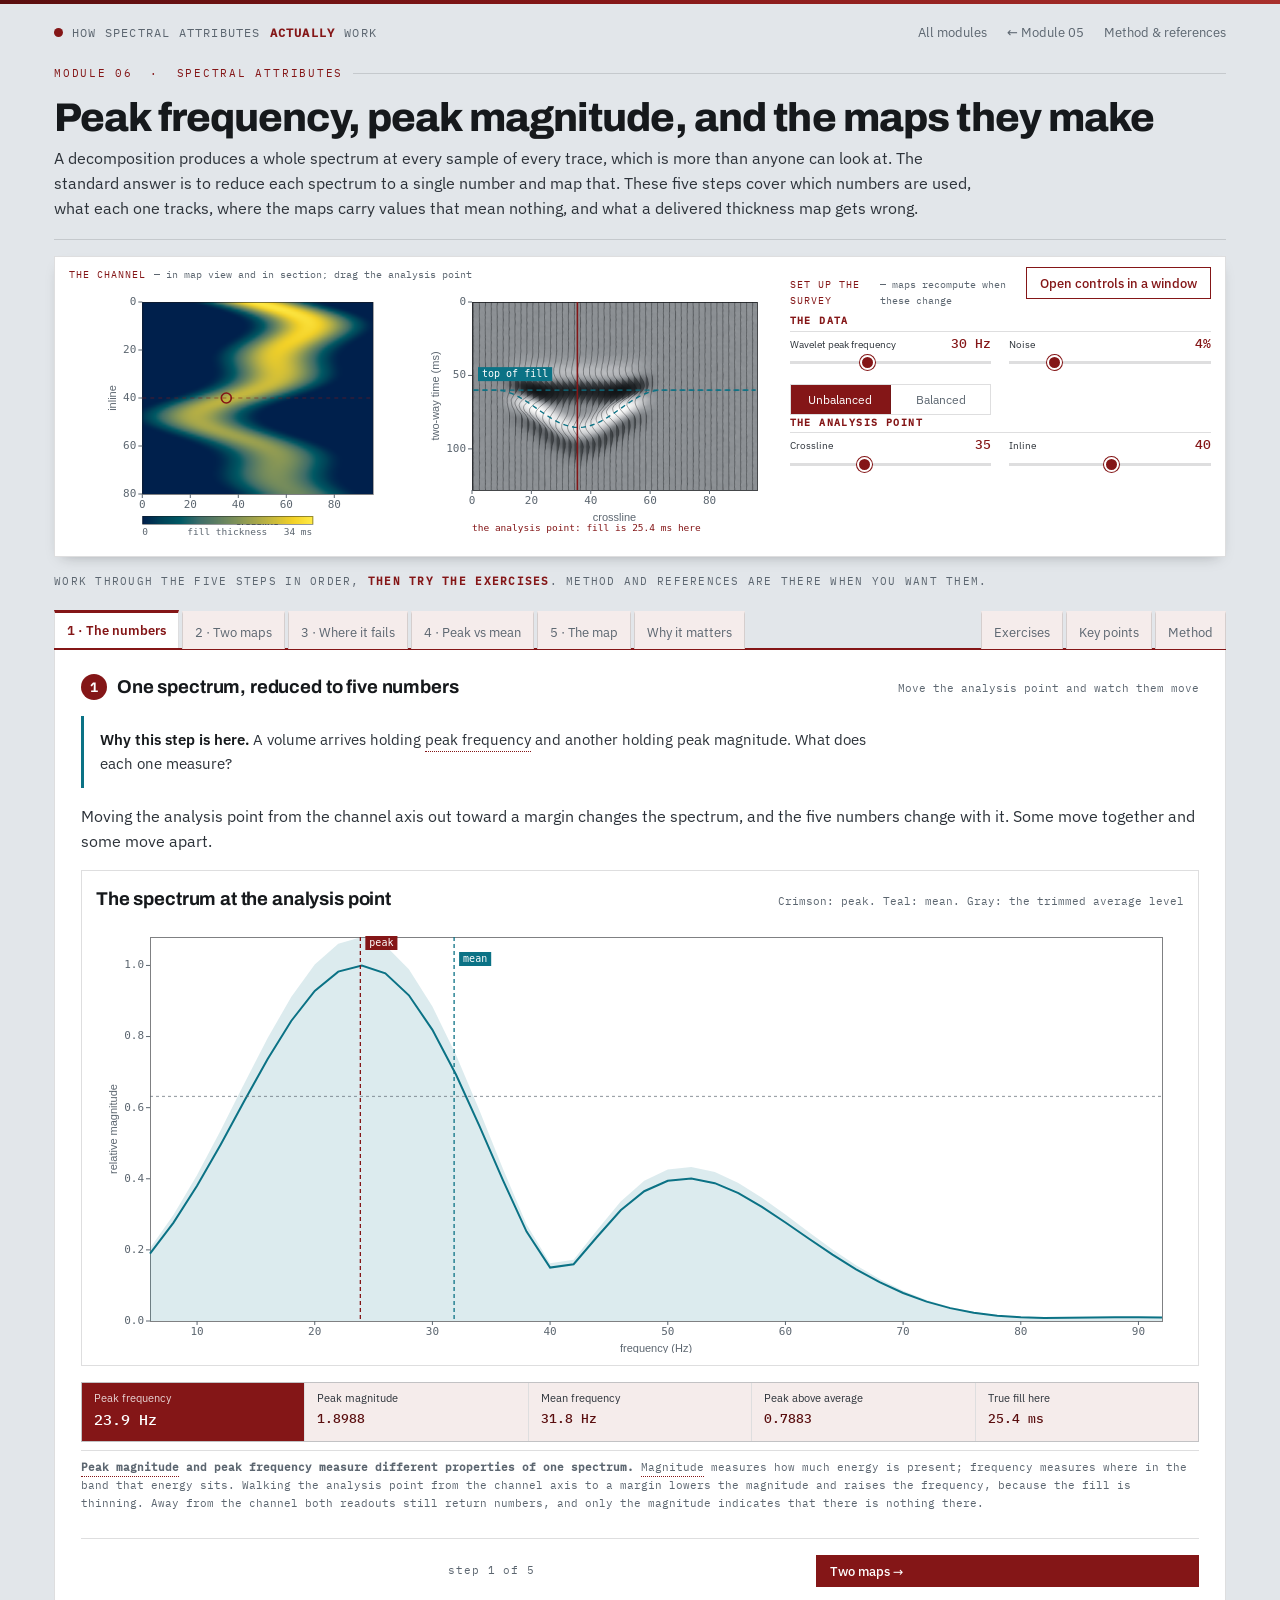
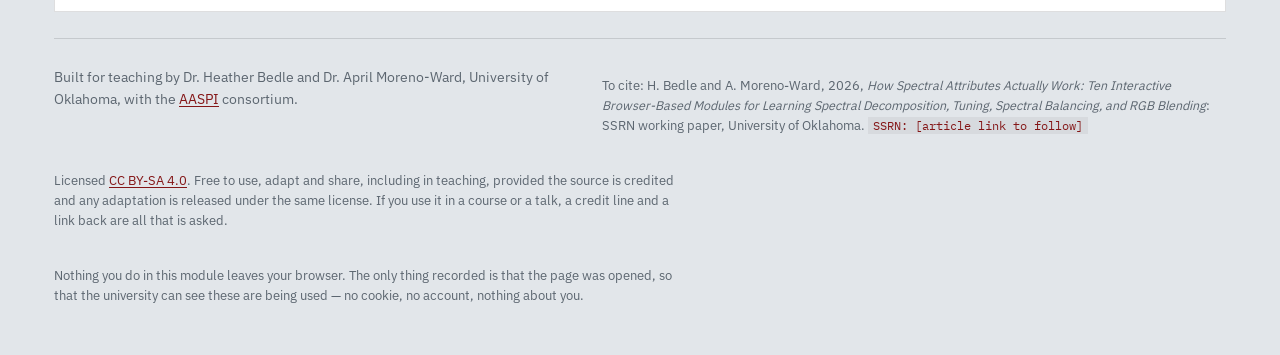
==== commit ffaa1ca8: "Add files via upload" ====
--- a/modules/attributes.html
+++ b/modules/attributes.html
@@ -527,7 +527,7 @@
       <p>Built for teaching by Dr. Heather Bedle and Dr. April Moreno-Ward, University of Oklahoma, with
         the <a href="https://www.ou.edu/mcee/labs/aaspi">AASPI</a> consortium.</p>
       <p class="lic">To cite: H. Bedle and A. Moreno-Ward, 2026, <i>How Spectral Attributes Actually
-        Work: A Set of Browser-Based Interactive Modules</i>: SSRN working paper, University of Oklahoma.
+        Work: Ten Interactive Browser-Based Modules for Learning Spectral Decomposition, Tuning, Spectral Balancing, and RGB Blending</i>: SSRN working paper, University of Oklahoma.
         <span class="k">SSRN: [article link to follow]</span></p>
       <p class="lic">Licensed <a href="https://creativecommons.org/licenses/by-sa/4.0/">CC BY-SA 4.0</a>.
         Free to use, adapt and share, including in teaching, provided the source is credited and any
